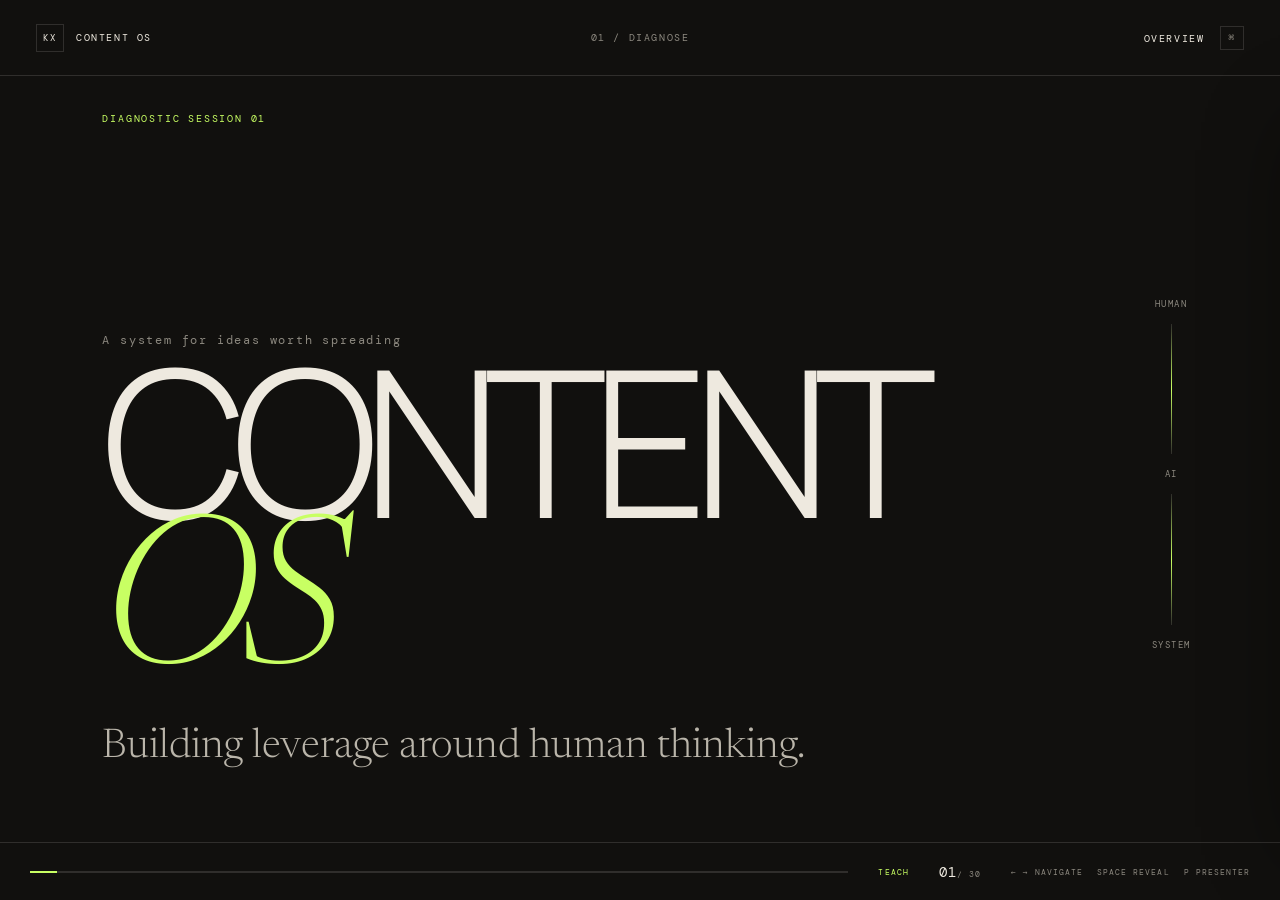
==== content-os-training/index.html @ 649e8b53 "Add Content OS diagnostic training deck" ====
<!doctype html>
<html lang="en">
<head>
  <meta charset="utf-8">
  <meta name="viewport" content="width=device-width, initial-scale=1">
  <meta name="theme-color" content="#11100e">
  <meta name="description" content="A live diagnostic session for building leverage around human thinking.">
  <meta property="og:title" content="Content OS Diagnostic">
  <meta property="og:description" content="Diagnose before you automate. Build leverage around human thinking.">
  <meta property="og:type" content="website">
  <meta property="og:url" content="https://kxros.io/content-os-training/">
  <meta name="twitter:card" content="summary">
  <meta name="twitter:title" content="Content OS Diagnostic">
  <meta name="twitter:description" content="Diagnose before you automate. Build leverage around human thinking.">
  <title>Content OS Diagnostic</title>
  <link rel="preconnect" href="https://fonts.googleapis.com">
  <link rel="preconnect" href="https://fonts.gstatic.com" crossorigin>
  <link href="https://fonts.googleapis.com/css2?family=DM+Mono:wght@300;400;500&family=Manrope:wght@400;500;600&family=Newsreader:opsz,wght@6..72,300;6..72,400&display=swap" rel="stylesheet">
  <link rel="stylesheet" href="styles.css">
</head>
<body>
  <div class="grain" aria-hidden="true"></div>
  <header class="chrome">
    <button class="brand" data-home aria-label="Open overview"><span class="brand-mark">KX</span><span>CONTENT OS</span></button>
    <div class="section-label" aria-live="polite">01 / DIAGNOSE</div>
    <button class="menu-button" data-menu aria-expanded="false" aria-controls="overview">OVERVIEW <span>⌘</span></button>
  </header>

  <main class="deck" aria-live="polite">
    <section class="slide cover active" data-section="01 / DIAGNOSE" data-mode="TEACH" data-objective="Establish the category and frame the session around leverage." data-ask="What would make this session genuinely valuable today?" data-listen="A concrete business outcome, not a content vanity metric." data-capture="Primary outcome and success condition.">
      <div class="eyebrow">DIAGNOSTIC SESSION 01</div>
      <div class="cover-copy"><p class="kicker">A system for ideas worth spreading</p><h1>CONTENT<br><em>OS</em></h1><p class="subhead">Building leverage around human thinking.</p></div>
      <div class="orbit" aria-hidden="true"><span>HUMAN</span><i></i><span>AI</span><i></i><span>SYSTEM</span></div>
    </section>

    <section class="slide statement" data-section="01 / DIAGNOSE" data-mode="TEACH" data-reveals="1" data-objective="Replace an automation-first mindset with a diagnostic mindset." data-ask="What are you currently trying to automate?" data-listen="Automation attached to an unclear objective or weak process." data-capture="Existing automation assumptions.">
      <div class="eyebrow">THE MISTAKE</div>
      <div class="split-statement"><div><span class="mini">MOST PEOPLE START WITH</span><h2>“What can AI<br><em>automate?</em>”</h2></div><div class="reveal"><span class="mini">WE START WITH</span><h2>“What are we actually<br>trying to make <em>better?</em>”</h2></div></div>
    </section>

    <section class="slide" data-section="01 / DIAGNOSE" data-mode="TEACH" data-reveals="2" data-objective="Land the operating philosophy that anchors every later decision." data-ask="Where is your signal strongest today?" data-listen="Lived experience, sharp opinion, judgment, or proprietary insight." data-capture="What must remain founder-led.">
      <div class="eyebrow">THE PRINCIPLE</div>
      <div class="signal-stack"><div><small>01 / ORIGIN</small><strong>Human creates the <em>signal.</em></strong></div><div class="reveal"><small>02 / LEVERAGE</small><strong>AI multiplies the <em>signal.</em></strong></div><div class="reveal"><small>03 / MOTION</small><strong>The OS moves the <em>signal.</em></strong></div></div>
      <p class="bottom-line">Automate repetition. Augment creativity. Preserve judgment.</p>
    </section>

    <section class="slide question" data-section="02 / OBJECTIVE" data-mode="ASK" data-objective="Define the business job content must perform over the next 12 months." data-ask="If your content worked incredibly well for the next 12 months, what would materially change in the business?" data-listen="Specific commercial, reputational, audience, or opportunity outcomes." data-capture="Primary and secondary content objectives.">
      <div class="eyebrow">DEFINE THE OBJECTIVE</div><h2>What is content<br>supposed to <em>do?</em></h2>
      <div class="constellation"><span>Generate leads</span><span>Build authority</span><span>Grow audience</span><span>Sell offers</span><span>Grow community</span><span>Attract opportunities</span><span>Nurture demand</span><span>Build IP</span><span>Recruit</span><span>Grow media</span></div>
      <p class="prompt">If this worked incredibly well for 12 months, what materially changes?</p>
    </section>

    <section class="slide" data-section="02 / OBJECTIVE" data-mode="MAP" data-objective="Make the real constraints explicit before designing the system." data-ask="What playing field are we actually designing for?" data-listen="Mismatch between ambition, formats, cadence, and founder capacity." data-capture="Platforms, cadence, formats, and weekly founder time.">
      <div class="eyebrow">DEFINE THE PLAYING FIELD</div><h2 class="slide-title">Constraints shape the <em>machine.</em></h2>
      <div class="four-grid"><article><b>01</b><h3>Platforms</h3><p>Where do you want attention?</p></article><article><b>02</b><h3>Cadence</h3><p>How often should you publish?</p></article><article><b>03</b><h3>Formats</h3><p>What can you create well?</p></article><article><b>04</b><h3>Time</h3><p>What should content require?</p></article></div>
    </section>

    <section class="slide" data-section="03 / AUDIT" data-mode="ASK" data-objective="Reconstruct the actual current workflow from a real example." data-ask="Walk me through the last piece of content you published." data-listen="Invisible steps, delays, handoffs, rework, and memory-dependent actions." data-capture="Current-state workflow and owners.">
      <div class="eyebrow">CURRENT STATE AUDIT</div><h2 class="slide-title">Show me how content<br>happens <em>today.</em></h2>
      <div class="process"><span>Idea</span><i></i><span>Develop</span><i></i><span>Create</span><i></i><span>Produce</span><i></i><span>Publish</span><i></i><span>Distribute</span><i></i><span>Learn</span></div>
      <p class="prompt">Walk me through the last piece you published.</p>
    </section>

    <section class="slide question-list" data-section="03 / AUDIT" data-mode="ASK" data-reveals="6" data-objective="Expose friction, waste, dependence, and uniquely human work." data-ask="Where does the workflow break?" data-listen="Emotional resistance, repeated manual labor, missing ownership, and lost knowledge." data-capture="Friction points and leverage opportunities.">
      <div class="eyebrow">WHERE DOES THE WORKFLOW BREAK?</div>
      <ol><li>Where do you <em>procrastinate?</em></li><li class="reveal">What takes too long?</li><li class="reveal">What gets repeated?</li><li class="reveal">What depends on memory?</li><li class="reveal">What gets lost?</li><li class="reveal">What doesn’t require you?</li><li class="reveal">What could <em>only you</em> do?</li></ol>
    </section>

    <section class="slide" data-section="03 / AUDIT" data-mode="MAP" data-objective="Separate irreplaceable founder contribution from repeatable operations." data-ask="Which work becomes weaker without you—and which work simply waits for you?" data-listen="Founder as source of signal versus founder as operational bottleneck." data-capture="Human-led and system-led responsibilities.">
      <div class="eyebrow">THE LEVERAGE LEAK</div><h2 class="slide-title">Protect the founder’s<br><em>highest-value work.</em></h2>
      <div class="work-buckets"><div class="human"><small>IRREPLACEABLE</small><span>Thinking</span><span>Experience</span><span>Opinion</span><span>Judgment</span></div><div class="flow-arrow">→</div><div class="repeat"><small>REPEATABLE</small><span>Organizing</span><span>Formatting</span><span>Publishing</span><span>Analysis</span></div></div>
      <p class="bottom-line">Remove the founder from work that doesn’t require the founder.</p>
    </section>

    <section class="slide statement" data-section="04 / IDEA ENGINE" data-mode="TEACH" data-objective="Establish idea quality as the upstream constraint." data-ask="Where are you currently polishing format before strengthening the idea?" data-listen="Production effort compensating for weak concepts." data-capture="Formats currently over-prioritized.">
      <div class="eyebrow">THE IDEA ENGINE</div><h2 class="giant">Concept is <em>upstream.</em><br>Format is downstream.</h2>
      <div class="format-row"><span>VIDEO</span><span>CAROUSEL</span><span>EMAIL</span><span>PODCAST</span><span>THREAD</span><span>ARTICLE</span></div>
    </section>

    <section class="slide question" data-section="04 / IDEA ENGINE" data-mode="ASK" data-objective="Identify the founder's richest recurring sources of original thinking." data-ask="Which of these generate your strongest ideas today?" data-listen="Sources with frequency, specificity, emotion, and proprietary access." data-capture="Priority signal sources.">
      <div class="eyebrow">SIGNAL SOURCES</div><h2>Where does your best<br>thinking come <em>from?</em></h2>
      <div class="source-cloud"><span>EXPERIENCE</span><span>CLIENT CALLS</span><span>RESEARCH</span><span>BOOKS</span><span>VOICE NOTES</span><span>PROBLEMS</span><span>STORIES</span><span>AUDIENCE QUESTIONS</span><span>TEAM</span><span>ANALYTICS</span><span>CONTRARIAN BELIEFS</span></div>
    </section>

    <section class="slide statement" data-section="04 / IDEA ENGINE" data-mode="TEACH" data-reveals="1" data-objective="Reframe inconsistent publishing as a capture and retrieval failure." data-ask="How many valuable ideas pass through a normal week without being captured?" data-listen="High idea volume with low capture discipline." data-capture="Current capture rate and loss points.">
      <div class="eyebrow">THE INVISIBLE LOSS</div><h2 class="giant">Most founders don’t have<br>an <em>idea problem.</em></h2><p class="reveal thesis">They have an idea <b>capture, development<br>and retrieval</b> problem.</p>
      <div class="funnel"><span><b>100</b> experienced</span><i>→</i><span><b>20</b> remembered</span><i>→</i><span><b>5</b> captured</span><i>→</i><span><b>2</b> published</span></div>
    </section>

    <section class="slide" data-section="04 / IDEA ENGINE" data-mode="MAP" data-reveals="6" data-objective="Introduce a compounding system for turning raw signal into publishable ideas." data-ask="Which stage is missing or weakest today?" data-listen="A backlog without development, capture without ranking, or creation without research." data-capture="Idea engine gaps and first workflow candidate.">
      <div class="eyebrow">THE IDEA ENGINE</div><div class="engine"><span>CAPTURE</span><i></i><span class="reveal">EXTRACT</span><i></i><span class="reveal">RESEARCH</span><i></i><span class="reveal">DEVELOP</span><i></i><span class="reveal">RANK</span><i></i><span class="reveal">STORE</span><i></i><span class="reveal accent">CREATE</span></div>
      <p class="thesis">Build a compounding inventory of things <em>worth saying.</em></p>
    </section>

    <section class="slide" data-section="05 / ARCHITECTURE" data-mode="TEACH" data-reveals="3" data-objective="Give the Content OS a durable four-layer mental model." data-ask="Which layer are you trying to skip?" data-listen="Tool or workflow choices unsupported by context and standards." data-capture="Current maturity by layer.">
      <div class="eyebrow">THE CONTENT OS</div><h2 class="slide-title">Four layers.<br><em>One system.</em></h2>
      <div class="layer-stack"><div><b>01</b><span>Context</span><small>WHAT IT KNOWS</small></div><div class="reveal"><b>02</b><span>Skills</span><small>HOW IT THINKS</small></div><div class="reveal"><b>03</b><span>Workflows</span><small>HOW WORK MOVES</small></div><div class="reveal"><b>04</b><span>Infrastructure</span><small>HOW IT OPERATES</small></div></div>
      <p class="bottom-line">Tools sit on top of the architecture. They are not the architecture.</p>
    </section>

    <section class="slide layer" data-section="05 / ARCHITECTURE" data-mode="TEACH" data-objective="Define the knowledge foundation required for intelligent assistance." data-ask="What would a brilliant new team member need to know to think with you?" data-listen="Business truths, audience nuance, voice, stories, offers, and performance history." data-capture="Required context domains and source locations.">
      <div class="layer-number">01</div><div class="layer-copy"><div class="eyebrow">LAYER 01</div><h2>Context</h2><p>What must the system know<br>to think intelligently <em>with you?</em></p></div>
      <div class="tag-field"><span>BUSINESS</span><span>AUDIENCE</span><span>OFFERS</span><span>STORIES</span><span>VOICE</span><span>RESEARCH</span><span>INSPIRATION</span><span>CUSTOMER LANGUAGE</span><span>PERFORMANCE</span><span>HISTORY</span></div>
    </section>

    <section class="slide" data-section="05 / ARCHITECTURE" data-mode="TEACH" data-objective="Reframe structured context as organizational memory rather than prompt decoration." data-ask="Where does your most important context live now?" data-listen="Scattered chats, documents, calls, notes, and tacit knowledge." data-capture="Context sources to consolidate.">
      <div class="eyebrow">CONTEXT = ORGANIZATIONAL MEMORY</div><h2 class="slide-title">Stop restarting from zero<br>every time you open <em>AI.</em></h2>
      <div class="memory-map"><div><span>CHATS</span><span>NOTION</span><span>CALLS</span><span>VOICE NOTES</span><span>DOCS</span><span>HEAD</span><span>ANALYTICS</span></div><i>→</i><strong>STRUCTURED<br>CONTEXT LAYER</strong><i>→</i><b>AI<br>ENVIRONMENT</b></div>
    </section>

    <section class="slide layer" data-section="05 / ARCHITECTURE" data-mode="TEACH" data-objective="Define skills as reusable cognitive standards, not generic prompts." data-ask="Which recurring cognitive jobs matter to the workflow?" data-listen="High-frequency thinking tasks with a recognizable quality bar." data-capture="Candidate skills and quality standards.">
      <div class="layer-number">02</div><div class="layer-copy"><div class="eyebrow">LAYER 02</div><h2>Skills</h2><p>How AI performs a recurring cognitive job<br>according to <em>your standards.</em></p></div>
      <div class="skill-list"><span>RESEARCH</span><span>STORY MINING</span><span>IDEATION</span><span>ANGLE DEVELOPMENT</span><span>HOOKS</span><span>WRITING</span><span>REPURPOSING</span><span>ANALYSIS</span></div>
      <p class="bottom-line">Build the skills required by the workflow.</p>
    </section>

    <section class="slide" data-section="05 / ARCHITECTURE" data-mode="TEACH" data-objective="Distinguish individual AI capabilities from end-to-end operating flows." data-ask="Which outcome deserves a repeatable workflow first?" data-listen="A recurring outcome with many handoffs or inconsistent execution." data-capture="Priority workflow and required skills.">
      <div class="eyebrow">LAYER 03 / WORKFLOWS</div><h2 class="slide-title">Connect jobs around<br>an <em>outcome.</em></h2>
      <div class="workflow-list"><article><b>SELF INTERVIEW</b><div>Conversation <i>→</i> Extract <i>→</i> Develop <i>→</i> Rank <i>→</i> Backlog</div></article><article><b>PODCAST</b><div>Episode <i>→</i> Ideas <i>→</i> Clips <i>→</i> Posts <i>→</i> Distribution</div></article><article><b>ORIGINAL CONTENT</b><div>Idea <i>→</i> Research <i>→</i> Draft <i>→</i> Review <i>→</i> Publish</div></article></div>
    </section>

    <section class="slide layer" data-section="05 / ARCHITECTURE" data-mode="TEACH" data-objective="Show the operating layer that turns workflows into a reliable system." data-ask="What must exist around the workflows so they run without heroic effort?" data-listen="Missing ownership, queues, approvals, archives, and feedback loops." data-capture="Infrastructure components and operating owners.">
      <div class="layer-number">04</div><div class="layer-copy"><div class="eyebrow">LAYER 04</div><h2>Infrastructure</h2><p>The operating environment<br>that makes work <em>reliable.</em></p></div>
      <div class="infra-grid"><span>IDEA BACKLOG</span><span>CALENDAR</span><span>ASSET LIBRARY</span><span>APPROVALS</span><span>ARCHIVE</span><span>ANALYTICS</span><span>SOPs</span><span>RESPONSIBILITIES</span><span>FEEDBACK LOOPS</span></div>
      <p class="bottom-line">Without an operating layer, AI remains a collection of tricks.</p>
    </section>

    <section class="slide" data-section="06 / HUMAN TOUCH" data-mode="MAP" data-objective="Calibrate automation according to where human judgment creates value." data-ask="Where should humans stay in the loop?" data-listen="High-stakes voice, opinion, taste, and creative judgment." data-capture="Human-led, hybrid, and AI-heavy activities.">
      <div class="eyebrow">THE HUMAN-TOUCH DIAL</div><h2 class="slide-title">Design the right<br><em>division of thought.</em></h2>
      <div class="spectrum"><div class="spectrum-axis"><b>HUMAN-LED</b><i></i><b>AI-HEAVY</b></div><div class="spectrum-items"><span style="--x:5%">ORIGINAL OPINION</span><span style="--x:18%">LIVED EXPERIENCE</span><span style="--x:37%">INTERVIEWS</span><span style="--x:48%">DRAFTING</span><span style="--x:65%">RESEARCH</span><span style="--x:78%">REPURPOSING</span><span style="--x:90%">FORMATTING</span></div></div>
    </section>

    <section class="slide statement" data-section="06 / HUMAN TOUCH" data-mode="TEACH" data-reveals="1" data-objective="Replace capability-based automation decisions with value-based ones." data-ask="Where does your judgment create disproportionate value?" data-listen="Moments where taste, trust, consequence, or originality matters most." data-capture="Protected human judgment points.">
      <div class="eyebrow">THE BETTER QUESTION</div><div class="question-swap"><div><small>NOT</small><h2>“Can AI do this?”</h2></div><div class="reveal"><small>ASK</small><h2>“Where does human judgment<br>create <em>disproportionate value?</em>”</h2></div></div>
    </section>

    <section class="slide" data-section="07 / BUILD V1" data-mode="MAP" data-reveals="6" data-objective="Create a shared end-to-end blueprint for the founder's V1 system." data-ask="What belongs under each stage in your system?" data-listen="Critical inputs, transformations, handoffs, and feedback loops." data-capture="Draft V1 architecture.">
      <div class="eyebrow">LET’S DESIGN YOUR SYSTEM</div><div class="v1-architecture"><span>SIGNAL SOURCES</span><i></i><span class="reveal">IDEA ENGINE</span><i></i><span class="reveal">CREATION</span><i></i><span class="reveal">PRODUCTION</span><i></i><span class="reveal">DISTRIBUTION</span><i></i><span class="reveal">LEARNING</span><i></i><span class="reveal accent">CONTEXT</span></div>
    </section>

    <section class="slide workshop" data-section="07 / BUILD V1" data-mode="ASK" data-objective="Inventory raw material already available to the system." data-ask="What raw material do we already have?" data-listen="Existing sources with recurring access and high signal density." data-capture="Named signal sources, frequency, format, and location.">
      <div class="workshop-num">01</div><div><div class="eyebrow">V1 ARCHITECTURE</div><h2>Signal Sources</h2><p class="prompt-inline">What raw material do we already have?</p></div><div class="example-bank"><small>EXAMPLE INPUTS</small><span>Podcast</span><span>Founder conversations</span><span>Client calls</span><span>Personal experience</span><span>Voice notes</span><span>Research</span><span>Existing content</span></div>
    </section>

    <section class="slide workshop" data-section="07 / BUILD V1" data-mode="MAP" data-objective="Define how promising raw material becomes a prioritized idea inventory." data-ask="How will ideas be captured, developed, ranked, and retrieved?" data-listen="Missing collection point, unclear development criteria, or unusable storage." data-capture="Idea engine stages, tools, and owners.">
      <div class="workshop-num">02</div><div><div class="eyebrow">V1 ARCHITECTURE</div><h2>Idea Engine</h2><p class="prompt-inline">Turn signal into an inventory of things worth saying.</p></div><div class="verb-grid"><span>CAPTURED</span><span>EXTRACTED</span><span>DEVELOPED</span><span>RESEARCHED</span><span>RANKED</span><span>STORED</span></div>
    </section>

    <section class="slide workshop" data-section="07 / BUILD V1" data-mode="MAP" data-objective="Map the path from selected idea to approved creative asset." data-ask="What happens once an idea is worth making?" data-listen="Unclear briefs, excessive founder handoffs, and ambiguous approval." data-capture="Creation pipeline, roles, and approval standard.">
      <div class="workshop-num">03</div><div><div class="eyebrow">V1 ARCHITECTURE</div><h2>Creation + Production</h2><p class="prompt-inline">What happens once an idea is worth making?</p></div><div class="vertical-pipeline"><span>Idea selected</span><i></i><span>Format selected</span><i></i><span>Brief</span><i></i><span>Draft / outline</span><i></i><span>Founder creates</span><i></i><span>Edit</span><i></i><span>Approve</span></div>
    </section>

    <section class="slide workshop" data-section="07 / BUILD V1" data-mode="MAP" data-objective="Close the loop from publishing through learning and context updates." data-ask="How does performance become a better next decision?" data-listen="Publishing as an endpoint, vanity metrics, and unrecorded learning." data-capture="Distribution channels, feedback signals, and review cadence.">
      <div class="workshop-num">04</div><div><div class="eyebrow">V1 ARCHITECTURE</div><h2>Distribution + Learning</h2><p class="prompt-inline">Design a loop—not a finish line.</p></div><div class="loop"><span>Publish</span><span>Repurpose</span><span>CTA</span><span>Response</span><span>Performance</span><span>Learning</span><span>Context update</span></div>
    </section>

    <section class="slide statement" data-section="08 / PRIORITIZE" data-mode="TEACH" data-objective="Prevent overbuilding by anchoring V1 to real friction and leverage." data-ask="Where is reality already demanding leverage?" data-listen="A painful, frequent bottleneck tied to an important business outcome." data-capture="Candidate first builds.">
      <div class="eyebrow">PRIORITIZATION</div><h2 class="giant">Don’t build <em>everything.</em></h2><p class="thesis">Build where reality is currently demanding leverage.</p>
      <div class="priority-triad"><div><b>01</b><span>BIGGEST BOTTLENECK</span></div><div><b>02</b><span>HIGHEST LEVERAGE</span></div><div class="accent"><b>03</b><span>FIRST BUILD</span></div></div>
    </section>

    <section class="slide question" data-section="08 / PRIORITIZE" data-mode="ASK" data-objective="Commit to one focused first build." data-ask="Looking at the system, where are we losing the most leverage today?" data-listen="Ideas disappearing, founder time wasted, repeated manual work, or inconsistent quality." data-capture="One first build and the evidence supporting it.">
      <div class="eyebrow">WHAT SHOULD WE SOLVE FIRST?</div><h2>Where are we losing the<br>most leverage <em>today?</em></h2>
      <div class="diagnostic-row"><span>IDEAS DISAPPEAR</span><span>FOUNDER TIME</span><span>QUALITY VARIES</span><span>REPEATED WORK</span><span>CONSISTENCY BREAKS</span></div>
      <div class="first-build">FIRST BUILD <i>→</i> <b>ONE FOCUSED SYSTEM</b></div>
    </section>

    <section class="slide" data-section="09 / ACTION" data-mode="MAP" data-objective="Translate the diagnosis into a concrete scope for the next session." data-ask="What will we build, what inputs are required, and how will we test it?" data-listen="A small build with clear dependencies and a real test case." data-capture="Build scope, input owner, and test scenario.">
      <div class="eyebrow">V1 BUILD</div><h2 class="slide-title">From diagnosis<br>to <em>movement.</em></h2>
      <div class="three-cards"><article><b>01</b><h3>BUILD</h3><p>What we create before Session 02.</p></article><article><b>02</b><h3>INPUTS NEEDED</h3><p>What Callum needs to supply.</p></article><article><b>03</b><h3>TEST</h3><p>What we run through the system.</p></article></div>
    </section>

    <section class="slide" data-section="09 / ACTION" data-mode="ASK" data-objective="Collect only the source material required by the chosen V1 build." data-ask="Which inputs does this diagnosis make relevant?" data-listen="The smallest sufficient source set, not an indiscriminate content dump." data-capture="Input checklist, owners, and deadlines.">
      <div class="eyebrow">EXAMPLE INPUTS</div><h2 class="slide-title">Supply the system<br>with <em>signal.</em></h2>
      <div class="checklist"><span>BEST-PERFORMING CONTENT</span><span>AUDIENCE INFORMATION</span><span>OFFERS</span><span>PODCAST TRANSCRIPTS</span><span>BRAND REFERENCES</span><span>VOICE EXAMPLES</span><span>RESEARCH SOURCES</span><span>EXISTING WORKFLOWS</span><span>CURRENT TOOLS</span><span>ANALYTICS</span></div>
      <p class="bottom-line">The diagnosis determines the checklist.</p>
    </section>

    <section class="slide closing" data-section="09 / ACTION" data-mode="TEACH" data-objective="End with an iterative operating philosophy and clear next step." data-ask="What is the first real scenario we will use to pressure-test V1?" data-listen="A near-term piece of content or workflow with enough consequence to reveal flaws." data-capture="Session 02 test case and success criteria.">
      <div class="eyebrow">SESSION 02</div><h2>We don’t theorize<br>about the system.</h2><p>We <em>build it, use it, observe where it breaks,</em><br>and improve it.</p>
      <div class="cycle"><span>BUILD</span><i>→</i><span>TEST</span><i>→</i><span>DIAGNOSE</span><i>→</i><span>REFINE</span></div>
      <div class="closing-mark">CONTENT OS <small>DIAGNOSE BEFORE YOU AUTOMATE</small></div>
    </section>
  </main>

  <footer class="controls">
    <div class="progress-track"><i></i></div>
    <div class="mode-tag">TEACH</div>
    <div class="counter"><b>01</b><span>/ 30</span></div>
    <div class="hints"><span>← → NAVIGATE</span><span>SPACE REVEAL</span><span>P PRESENTER</span></div>
  </footer>

  <aside class="presenter" aria-hidden="true"><button class="presenter-close" aria-label="Close presenter mode">×</button><div class="presenter-head"><span>PRESENTER MODE</span><b>01 / 30</b></div><div class="note"><small>OBJECTIVE</small><p data-note="objective"></p></div><div class="note"><small>ASK</small><p data-note="ask"></p></div><div class="note"><small>LISTEN FOR</small><p data-note="listen"></p></div><div class="note"><small>CAPTURE</small><p data-note="capture"></p></div></aside>

  <aside id="overview" class="overview" aria-hidden="true">
    <div class="overview-head"><div><small>CONTENT OS DIAGNOSTIC</small><h2>Session overview</h2></div><button data-menu-close aria-label="Close overview">×</button></div>
    <nav class="section-nav" aria-label="Jump to section"></nav>
    <p class="overview-help">Select a section · H opens overview · P opens presenter mode · Esc closes panels</p>
  </aside>
  <button class="edge edge-left" aria-label="Previous slide"></button><button class="edge edge-right" aria-label="Next slide"></button>
  <script src="app.js"></script>
</body>
</html>
---- content-os-training/styles.css ----
:root{--bg:#11100e;--panel:#191815;--ink:#eee9df;--muted:#8c887f;--line:rgba(238,233,223,.14);--accent:#c8ff63;--serif:"Newsreader",Georgia,serif;--sans:"Manrope",Arial,sans-serif;--mono:"DM Mono",monospace}
*{box-sizing:border-box}html,body{margin:0;width:100%;height:100%;overflow:hidden;background:var(--bg);color:var(--ink)}body{font-family:var(--sans);-webkit-font-smoothing:antialiased}.grain{position:fixed;inset:0;pointer-events:none;z-index:50;opacity:.22;background-image:radial-gradient(rgba(255,255,255,.09) .55px,transparent .7px);background-size:4px 4px;mix-blend-mode:soft-light}.chrome{position:fixed;z-index:20;left:0;right:0;top:0;height:76px;border-bottom:1px solid var(--line);display:grid;grid-template-columns:1fr auto 1fr;align-items:center;padding:0 30px;font:400 10px var(--mono);letter-spacing:.16em}.brand,.menu-button{color:var(--ink);border:0;background:none;font:inherit;letter-spacing:inherit;cursor:pointer}.brand{justify-self:start;display:flex;align-items:center;gap:12px}.brand-mark{display:grid;place-items:center;width:28px;height:28px;border:1px solid var(--line);font-size:9px}.section-label{color:var(--muted)}.menu-button{justify-self:end}.menu-button span{display:inline-grid;place-items:center;margin-left:8px;border:1px solid var(--line);width:24px;height:24px;color:var(--muted)}.deck{position:fixed;inset:76px 0 58px}.slide{position:absolute;inset:0;padding:clamp(42px,6vh,76px) clamp(56px,8vw,130px);opacity:0;visibility:hidden;transform:translateY(14px);transition:opacity .45s ease,transform .45s ease;display:flex;flex-direction:column;justify-content:center}.slide.active{opacity:1;visibility:visible;transform:none}.eyebrow{position:absolute;top:34px;left:clamp(56px,8vw,130px);font:400 10px var(--mono);letter-spacing:.18em;color:var(--accent)}h1,h2,h3,p{margin:0}em{font-family:var(--serif);font-weight:300}.cover{justify-content:flex-end}.cover-copy{width:72%;padding-bottom:2vh}.cover .eyebrow{top:36px}.kicker{font:400 12px var(--mono);letter-spacing:.15em;color:var(--muted);margin-bottom:20px}.cover h1{font:300 clamp(90px,16vw,220px)/.7 var(--sans);letter-spacing:-.075em}.cover h1 em{color:var(--accent)}.subhead{font:300 clamp(24px,3.2vw,48px)/1.1 var(--serif);margin-top:40px;color:#bab5aa}.orbit{position:absolute;right:7vw;top:29%;height:46%;display:flex;flex-direction:column;align-items:center;gap:14px;font:400 9px var(--mono);letter-spacing:.16em;color:var(--muted)}.orbit i{width:1px;flex:1;background:linear-gradient(var(--line),var(--accent),var(--line))}.slide-title{font:500 clamp(48px,6.5vw,92px)/.98 var(--sans);letter-spacing:-.055em}.giant{font:500 clamp(58px,7.5vw,110px)/.98 var(--sans);letter-spacing:-.06em}.bottom-line{position:absolute;bottom:34px;left:clamp(56px,8vw,130px);font:300 clamp(17px,1.5vw,23px) var(--serif);color:#bdb8ae}.mini{display:block;font:400 9px var(--mono);letter-spacing:.16em;color:var(--muted);margin-bottom:24px}.split-statement{display:grid;grid-template-columns:1fr 1fr;gap:8vw}.split-statement>div+div{border-left:1px solid var(--line);padding-left:6vw}.split-statement h2{font:500 clamp(42px,5.7vw,82px)/1.02 var(--sans);letter-spacing:-.055em}.reveal{opacity:0;transform:translateY(12px);transition:opacity .35s ease,transform .35s ease}.reveal.shown{opacity:1;transform:none}.signal-stack{width:82%;margin:auto}.signal-stack div{display:grid;grid-template-columns:140px 1fr;align-items:baseline;border-top:1px solid var(--line);padding:16px 0}.signal-stack small{font:400 9px var(--mono);letter-spacing:.15em;color:var(--muted)}.signal-stack strong{font:500 clamp(40px,5.2vw,76px)/1.08 var(--sans);letter-spacing:-.045em}.question h2{font:500 clamp(58px,7vw,100px)/.98 var(--sans);letter-spacing:-.06em}.constellation,.source-cloud{position:absolute;right:7vw;top:18%;width:37%;height:57%}.constellation span,.source-cloud span{position:absolute;padding:9px 13px;border:1px solid var(--line);border-radius:100px;font:400 9px var(--mono);letter-spacing:.1em;color:#aaa69d}.constellation span:nth-child(1),.source-cloud span:nth-child(1){left:8%;top:5%}.constellation span:nth-child(2),.source-cloud span:nth-child(2){right:4%;top:13%}.constellation span:nth-child(3),.source-cloud span:nth-child(3){left:32%;top:24%}.constellation span:nth-child(4),.source-cloud span:nth-child(4){left:0;top:42%}.constellation span:nth-child(5),.source-cloud span:nth-child(5){right:6%;top:47%}.constellation span:nth-child(6),.source-cloud span:nth-child(6){left:22%;top:60%}.constellation span:nth-child(7),.source-cloud span:nth-child(7){right:0;top:72%}.constellation span:nth-child(8),.source-cloud span:nth-child(8){left:5%;top:82%}.constellation span:nth-child(9){right:15%;top:91%}.constellation span:nth-child(10){left:42%;top:3%}.prompt{position:absolute;left:clamp(56px,8vw,130px);bottom:42px;max-width:62%;font:300 clamp(19px,2vw,30px)/1.2 var(--serif);color:#c3beb4;border-left:2px solid var(--accent);padding-left:20px}.four-grid{display:grid;grid-template-columns:repeat(4,1fr);margin-top:70px;border-top:1px solid var(--line);border-bottom:1px solid var(--line)}.four-grid article{padding:24px 24px 28px 0;min-height:180px}.four-grid article+article{border-left:1px solid var(--line);padding-left:24px}.four-grid b,.three-cards b{font:400 9px var(--mono);color:var(--accent)}.four-grid h3{font:500 clamp(24px,2.2vw,34px) var(--sans);margin:40px 0 8px}.four-grid p,.three-cards p{font:300 15px/1.45 var(--serif);color:var(--muted)}.process,.engine,.v1-architecture{display:flex;align-items:center;margin-top:80px}.process span,.engine span,.v1-architecture span{font:400 10px var(--mono);letter-spacing:.12em;white-space:nowrap}.process i,.engine i,.v1-architecture i{height:1px;background:var(--line);flex:1;margin:0 12px;position:relative}.process i:after,.engine i:after,.v1-architecture i:after{content:"";position:absolute;right:0;top:-2px;width:5px;height:5px;border-top:1px solid var(--muted);border-right:1px solid var(--muted);transform:rotate(45deg)}.question-list ol{list-style:none;margin:0;padding:0;columns:2;column-gap:9vw;counter-reset:item}.question-list li{counter-increment:item;font:500 clamp(26px,3vw,44px)/1.15 var(--sans);letter-spacing:-.035em;border-top:1px solid var(--line);padding:14px 0 18px;break-inside:avoid}.question-list li:before{content:"0" counter(item);font:400 8px var(--mono);color:var(--muted);margin-right:18px}.work-buckets{display:grid;grid-template-columns:1fr auto 1fr;align-items:center;gap:45px;margin-top:55px}.work-buckets>div:not(.flow-arrow){display:grid;grid-template-columns:repeat(2,1fr);gap:12px;border:1px solid var(--line);padding:24px}.work-buckets small{grid-column:1/-1;font:400 9px var(--mono);color:var(--accent);letter-spacing:.15em;margin-bottom:15px}.work-buckets span{font:300 clamp(20px,2.1vw,32px) var(--serif)}.flow-arrow{color:var(--accent);font-size:30px}.format-row,.diagnostic-row{display:flex;gap:8px;margin-top:70px;flex-wrap:wrap}.format-row span,.diagnostic-row span{border:1px solid var(--line);padding:12px 16px;font:400 9px var(--mono);letter-spacing:.13em}.source-cloud{right:5vw;width:43%;top:16%}.source-cloud span:nth-child(9){right:12%;top:84%}.source-cloud span:nth-child(10){left:3%;top:70%}.source-cloud span:nth-child(11){left:32%;top:39%;color:var(--accent);border-color:rgba(200,255,99,.4)}.thesis{font:300 clamp(24px,2.6vw,38px)/1.2 var(--serif);color:#bdb8ae;margin-top:42px}.funnel{display:flex;align-items:baseline;gap:22px;margin-top:60px;font:400 10px var(--mono);letter-spacing:.1em;color:var(--muted)}.funnel b{font:300 38px var(--serif);color:var(--ink);margin-right:7px}.funnel i{color:var(--accent)}.engine{margin:0}.engine span,.v1-architecture span{writing-mode:vertical-rl;transform:rotate(180deg);height:120px;display:flex;align-items:center;justify-content:center}.engine .accent,.v1-architecture .accent{color:var(--accent)}.layer-stack{width:56%;position:absolute;right:8vw;top:17%}.layer-stack div{display:grid;grid-template-columns:55px 1fr auto;align-items:center;border-top:1px solid var(--line);padding:18px 0}.layer-stack div:last-child{border-bottom:1px solid var(--line)}.layer-stack b{font:400 9px var(--mono);color:var(--accent)}.layer-stack span{font:500 clamp(24px,2.5vw,37px) var(--sans)}.layer-stack small{font:400 8px var(--mono);color:var(--muted);letter-spacing:.12em}.layer-number{position:absolute;right:3vw;bottom:-10vh;font:300 clamp(260px,38vw,540px)/.7 var(--serif);color:rgba(238,233,223,.025)}.layer-copy{width:52%}.layer-copy h2{font:500 clamp(74px,9vw,130px)/.9 var(--sans);letter-spacing:-.07em}.layer-copy p{font:300 clamp(23px,2.4vw,34px)/1.25 var(--serif);color:#b8b3a9;margin-top:28px}.tag-field,.skill-list,.infra-grid{position:absolute;right:7vw;top:20%;width:38%;display:grid;grid-template-columns:1fr 1fr;border-top:1px solid var(--line)}.tag-field span,.skill-list span,.infra-grid span{padding:15px 0;border-bottom:1px solid var(--line);font:400 9px var(--mono);letter-spacing:.1em}.memory-map{display:grid;grid-template-columns:1.3fr auto 1fr auto .7fr;align-items:center;gap:28px;margin-top:70px}.memory-map>div{display:flex;flex-wrap:wrap;gap:7px}.memory-map>div span{padding:9px;border:1px solid var(--line);font:400 8px var(--mono)}.memory-map>i{color:var(--accent)}.memory-map strong{border:1px solid rgba(200,255,99,.35);padding:25px;font:400 13px/1.4 var(--mono);color:var(--accent)}.memory-map b{font:400 11px/1.4 var(--mono)}.workflow-list{margin-top:45px}.workflow-list article{display:grid;grid-template-columns:180px 1fr;border-top:1px solid var(--line);padding:20px 0}.workflow-list article:last-child{border-bottom:1px solid var(--line)}.workflow-list b{font:400 9px var(--mono);color:var(--accent);letter-spacing:.12em}.workflow-list div{font:300 clamp(19px,2vw,30px) var(--serif)}.workflow-list i{font-style:normal;color:var(--muted);padding:0 10px}.spectrum{margin-top:60px}.spectrum-axis{display:flex;align-items:center;font:400 9px var(--mono);letter-spacing:.12em}.spectrum-axis i{height:2px;background:linear-gradient(90deg,var(--accent),var(--muted));flex:1;margin:0 20px}.spectrum-items{position:relative;height:190px;margin:18px 4% 0}.spectrum-items span{position:absolute;left:var(--x);top:calc((var(--x) / 2));transform:translateX(-50%);border-left:1px solid var(--line);padding:12px 0 0 10px;font:400 8px var(--mono);white-space:nowrap}.question-swap>div+div{margin-top:55px}.question-swap small{font:400 9px var(--mono);color:var(--accent);letter-spacing:.15em}.question-swap h2{font:500 clamp(42px,5.7vw,82px)/1.03 var(--sans);letter-spacing:-.055em;margin-top:10px}.workshop{display:grid;grid-template-columns:110px .85fr 1.15fr;gap:50px;align-items:center}.workshop-num{font:300 110px var(--serif);color:rgba(238,233,223,.14)}.workshop .eyebrow{position:static;margin-bottom:18px}.workshop h2{font:500 clamp(48px,5.3vw,78px)/.95 var(--sans);letter-spacing:-.055em}.prompt-inline{font:300 20px/1.3 var(--serif);color:var(--muted);margin-top:20px}.example-bank{display:grid;grid-template-columns:1fr 1fr;border-top:1px solid var(--line)}.example-bank small{grid-column:1/-1;color:var(--accent);padding:12px 0;font:400 8px var(--mono)}.example-bank span,.verb-grid span{border-bottom:1px solid var(--line);padding:13px 0;font:300 17px var(--serif)}.verb-grid{display:grid;grid-template-columns:1fr 1fr;border-top:1px solid var(--line)}.verb-grid span{font:400 9px var(--mono);letter-spacing:.12em}.vertical-pipeline{display:grid;grid-template-columns:1fr 25px 1fr 25px 1fr;gap:10px;align-items:center}.vertical-pipeline span{border:1px solid var(--line);padding:14px;font:400 9px var(--mono)}.vertical-pipeline i:after{content:"→";color:var(--accent);font-style:normal}.loop{display:flex;flex-wrap:wrap;gap:10px;justify-content:center}.loop span{width:29%;aspect-ratio:2.5;display:grid;place-items:center;border:1px solid var(--line);font:400 9px var(--mono)}.loop span:last-child{border-color:rgba(200,255,99,.35);color:var(--accent)}.priority-triad{display:grid;grid-template-columns:repeat(3,1fr);margin-top:60px}.priority-triad>div{border-top:1px solid var(--line);padding:18px 0}.priority-triad b{font:400 9px var(--mono);color:var(--muted);margin-right:18px}.priority-triad span{font:400 9px var(--mono);letter-spacing:.12em}.priority-triad .accent{border-color:var(--accent);color:var(--accent)}.first-build{margin-top:65px;font:400 10px var(--mono);letter-spacing:.15em}.first-build i{color:var(--accent);padding:0 16px}.three-cards{display:grid;grid-template-columns:repeat(3,1fr);gap:14px;margin-top:55px}.three-cards article{border:1px solid var(--line);padding:22px;min-height:180px}.three-cards h3{font:500 clamp(20px,2vw,30px) var(--sans);margin:50px 0 8px}.checklist{display:grid;grid-template-columns:repeat(2,1fr);width:48%;position:absolute;right:8vw;top:18%;border-top:1px solid var(--line)}.checklist span{padding:13px 0;border-bottom:1px solid var(--line);font:400 8px var(--mono);letter-spacing:.1em}.closing h2{font:500 clamp(58px,7vw,100px)/.98 var(--sans);letter-spacing:-.06em}.closing>p{font:300 clamp(23px,2.7vw,39px)/1.2 var(--serif);color:#bdb8ae;margin-top:35px}.cycle{display:flex;gap:14px;align-items:center;margin-top:55px;font:400 10px var(--mono);letter-spacing:.15em}.cycle i{color:var(--accent)}.closing-mark{position:absolute;right:8vw;bottom:35px;font:600 12px var(--sans)}.closing-mark small{display:block;font:400 7px var(--mono);color:var(--muted);letter-spacing:.12em;margin-top:4px}.controls{position:fixed;z-index:20;left:0;right:0;bottom:0;height:58px;border-top:1px solid var(--line);display:grid;grid-template-columns:1fr auto auto auto;gap:30px;align-items:center;padding:0 30px;font:400 8px var(--mono);letter-spacing:.13em}.progress-track{height:2px;background:var(--line)}.progress-track i{display:block;height:100%;width:3.333%;background:var(--accent);transition:width .35s ease}.mode-tag{color:var(--accent)}.counter b{font:400 14px var(--mono)}.counter span{color:var(--muted)}.hints{display:flex;gap:14px;color:var(--muted)}.edge{position:fixed;z-index:5;top:76px;bottom:58px;width:5vw;background:transparent;border:0;cursor:pointer}.edge-left{left:0}.edge-right{right:0}.presenter{position:fixed;z-index:40;right:18px;top:92px;bottom:75px;width:min(380px,calc(100vw - 36px));background:#e8e1d5;color:#181714;padding:28px;transform:translateX(calc(100% + 30px));transition:transform .3s ease;box-shadow:0 30px 80px rgba(0,0,0,.45)}.presenter.open{transform:none}.presenter-close,.overview-head button{position:absolute;right:18px;top:14px;border:0;background:none;color:inherit;font:300 28px var(--sans);cursor:pointer}.presenter-head{display:flex;justify-content:space-between;font:500 8px var(--mono);letter-spacing:.14em;padding-bottom:18px;border-bottom:1px solid rgba(0,0,0,.15)}.presenter-head b{font-weight:400}.note{padding:18px 0;border-bottom:1px solid rgba(0,0,0,.14)}.note small{font:500 8px var(--mono);letter-spacing:.15em;color:#68635a}.note p{font:400 16px/1.4 var(--serif);margin-top:8px}.overview{position:fixed;z-index:45;inset:0;background:#e8e1d5;color:#171612;padding:5vh 6vw;opacity:0;visibility:hidden;transition:opacity .3s ease}.overview.open{opacity:1;visibility:visible}.overview-head{display:flex;justify-content:space-between;border-bottom:1px solid rgba(0,0,0,.18);padding-bottom:24px}.overview-head small{font:500 8px var(--mono);letter-spacing:.15em}.overview-head h2{font:400 clamp(34px,4vw,60px) var(--serif);margin-top:7px}.section-nav{display:grid;grid-template-columns:repeat(3,1fr);border-top:1px solid rgba(0,0,0,.15);margin-top:30px}.section-nav button{display:grid;grid-template-columns:45px 1fr auto;text-align:left;align-items:center;padding:18px 10px 18px 0;border:0;border-bottom:1px solid rgba(0,0,0,.15);background:none;font:400 10px var(--mono);cursor:pointer}.section-nav button:nth-child(3n+2),.section-nav button:nth-child(3n+3){padding-left:18px;border-left:1px solid rgba(0,0,0,.15)}.section-nav b{color:#777167;font-weight:400}.section-nav span{font:500 17px var(--sans)}.section-nav i{font-style:normal;color:#777167}.overview-help{position:absolute;bottom:28px;left:6vw;font:400 8px var(--mono);letter-spacing:.1em;color:#777167}
@media(max-width:900px){.slide{padding:50px 32px}.eyebrow,.bottom-line,.prompt{left:32px}.chrome{padding:0 18px}.hints{display:none}.cover-copy{width:90%}.split-statement{grid-template-columns:1fr;gap:35px}.split-statement>div+div{border-left:0;border-top:1px solid var(--line);padding:30px 0 0}.constellation,.source-cloud{opacity:.55;right:-8%;width:55%}.four-grid{grid-template-columns:1fr 1fr}.four-grid article:nth-child(3){border-left:0}.work-buckets{gap:15px}.layer-stack{position:static;width:100%;margin-top:45px}.tag-field,.skill-list,.infra-grid,.checklist{right:32px;width:42%}.workshop{grid-template-columns:60px 1fr}.workshop>:last-child{grid-column:2}.workshop-num{font-size:70px}.section-nav{grid-template-columns:1fr 1fr}.section-nav button:nth-child(n){padding-left:12px;border-left:0}.section-nav button:nth-child(even){border-left:1px solid rgba(0,0,0,.15)}}
@media(max-width:600px){.chrome{grid-template-columns:1fr 1fr}.section-label{display:none}.deck{bottom:48px}.slide{padding:48px 22px 30px}.eyebrow,.bottom-line,.prompt{left:22px}.cover h1{font-size:25vw}.orbit{display:none}.question h2,.giant,.slide-title{font-size:12vw}.constellation,.source-cloud{display:none}.four-grid{margin-top:35px}.four-grid article{min-height:120px;padding:15px}.process{overflow:hidden}.question-list ol{columns:1}.question-list li{font-size:5.7vw;padding:8px 0}.work-buckets{grid-template-columns:1fr}.work-buckets>div:not(.flow-arrow){padding:14px}.flow-arrow{transform:rotate(90deg);justify-self:center}.format-row{margin-top:35px}.funnel{flex-wrap:wrap}.layer-copy{width:100%}.tag-field,.skill-list,.infra-grid,.checklist{position:static;width:100%;margin-top:25px}.memory-map{grid-template-columns:1fr}.memory-map>i{transform:rotate(90deg);justify-self:center}.workflow-list article{grid-template-columns:1fr;gap:8px}.workflow-list div{font-size:16px}.spectrum-items span{transform:translateX(-50%) rotate(-35deg)}.v1-architecture{overflow:hidden}.workshop{grid-template-columns:1fr;gap:15px}.workshop-num{display:none}.workshop>:last-child{grid-column:auto}.vertical-pipeline{grid-template-columns:1fr 15px 1fr}.loop span{width:45%}.three-cards{grid-template-columns:1fr}.three-cards article{min-height:95px}.three-cards h3{margin-top:15px}.controls{height:48px;padding:0 16px;grid-template-columns:1fr auto auto}.mode-tag{display:none}.overview{padding:4vh 6vw}.section-nav{grid-template-columns:1fr}.section-nav button:nth-child(n){border-left:0}.overview-help{display:none}}
@media(prefers-reduced-motion:reduce){*{transition-duration:.01ms!important}}
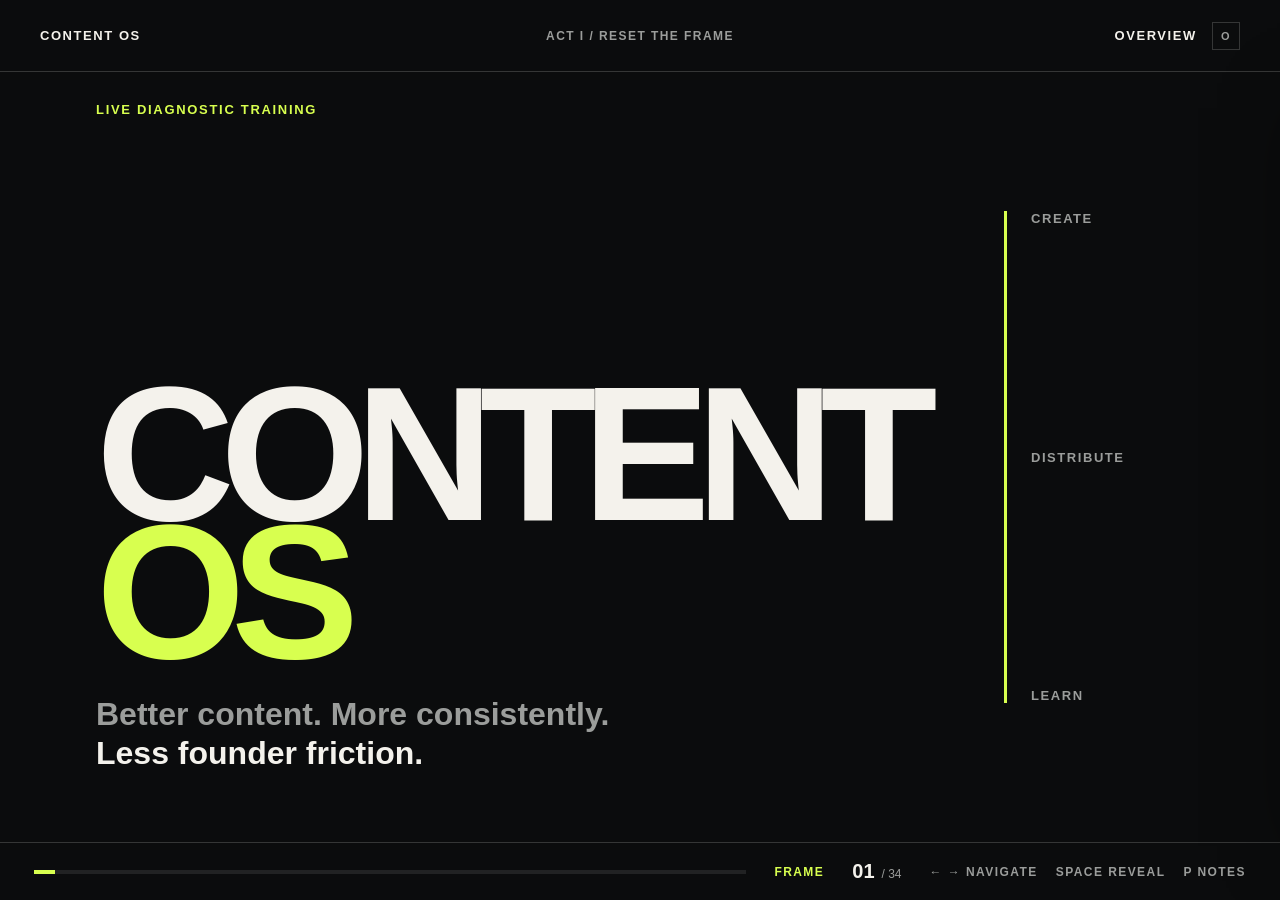
==== commit 50940d62: "Rebuild Content OS training deck" ====
--- a/content-os-training/index.html
+++ b/content-os-training/index.html
@@ -3,201 +3,42 @@
 <head>
   <meta charset="utf-8">
   <meta name="viewport" content="width=device-width, initial-scale=1">
-  <meta name="theme-color" content="#11100e">
-  <meta name="description" content="A live diagnostic session for building leverage around human thinking.">
-  <meta property="og:title" content="Content OS Diagnostic">
-  <meta property="og:description" content="Diagnose before you automate. Build leverage around human thinking.">
+  <meta name="theme-color" content="#0b0c0d">
+  <meta name="description" content="Design a content machine that creates, distributes, and learns—without consuming the founder's life.">
+  <meta property="og:title" content="Content OS — Live Training">
+  <meta property="og:description" content="Better content. More consistently. Less founder friction.">
   <meta property="og:type" content="website">
   <meta property="og:url" content="https://kxros.io/content-os-training/">
   <meta name="twitter:card" content="summary">
-  <meta name="twitter:title" content="Content OS Diagnostic">
-  <meta name="twitter:description" content="Diagnose before you automate. Build leverage around human thinking.">
-  <title>Content OS Diagnostic</title>
-  <link rel="preconnect" href="https://fonts.googleapis.com">
-  <link rel="preconnect" href="https://fonts.gstatic.com" crossorigin>
-  <link href="https://fonts.googleapis.com/css2?family=DM+Mono:wght@300;400;500&family=Manrope:wght@400;500;600&family=Newsreader:opsz,wght@6..72,300;6..72,400&display=swap" rel="stylesheet">
+  <title>Content OS — Live Training</title>
   <link rel="stylesheet" href="styles.css">
 </head>
 <body>
-  <div class="grain" aria-hidden="true"></div>
-  <header class="chrome">
-    <button class="brand" data-home aria-label="Open overview"><span class="brand-mark">KX</span><span>CONTENT OS</span></button>
-    <div class="section-label" aria-live="polite">01 / DIAGNOSE</div>
-    <button class="menu-button" data-menu aria-expanded="false" aria-controls="overview">OVERVIEW <span>⌘</span></button>
+  <header class="topbar">
+    <button class="wordmark" data-overview-open aria-label="Open session overview">CONTENT OS</button>
+    <div class="act-label" aria-live="polite"></div>
+    <button class="overview-button" data-overview-open>OVERVIEW <span>O</span></button>
   </header>
-
-  <main class="deck" aria-live="polite">
-    <section class="slide cover active" data-section="01 / DIAGNOSE" data-mode="TEACH" data-objective="Establish the category and frame the session around leverage." data-ask="What would make this session genuinely valuable today?" data-listen="A concrete business outcome, not a content vanity metric." data-capture="Primary outcome and success condition.">
-      <div class="eyebrow">DIAGNOSTIC SESSION 01</div>
-      <div class="cover-copy"><p class="kicker">A system for ideas worth spreading</p><h1>CONTENT<br><em>OS</em></h1><p class="subhead">Building leverage around human thinking.</p></div>
-      <div class="orbit" aria-hidden="true"><span>HUMAN</span><i></i><span>AI</span><i></i><span>SYSTEM</span></div>
-    </section>
-
-    <section class="slide statement" data-section="01 / DIAGNOSE" data-mode="TEACH" data-reveals="1" data-objective="Replace an automation-first mindset with a diagnostic mindset." data-ask="What are you currently trying to automate?" data-listen="Automation attached to an unclear objective or weak process." data-capture="Existing automation assumptions.">
-      <div class="eyebrow">THE MISTAKE</div>
-      <div class="split-statement"><div><span class="mini">MOST PEOPLE START WITH</span><h2>“What can AI<br><em>automate?</em>”</h2></div><div class="reveal"><span class="mini">WE START WITH</span><h2>“What are we actually<br>trying to make <em>better?</em>”</h2></div></div>
-    </section>
-
-    <section class="slide" data-section="01 / DIAGNOSE" data-mode="TEACH" data-reveals="2" data-objective="Land the operating philosophy that anchors every later decision." data-ask="Where is your signal strongest today?" data-listen="Lived experience, sharp opinion, judgment, or proprietary insight." data-capture="What must remain founder-led.">
-      <div class="eyebrow">THE PRINCIPLE</div>
-      <div class="signal-stack"><div><small>01 / ORIGIN</small><strong>Human creates the <em>signal.</em></strong></div><div class="reveal"><small>02 / LEVERAGE</small><strong>AI multiplies the <em>signal.</em></strong></div><div class="reveal"><small>03 / MOTION</small><strong>The OS moves the <em>signal.</em></strong></div></div>
-      <p class="bottom-line">Automate repetition. Augment creativity. Preserve judgment.</p>
-    </section>
-
-    <section class="slide question" data-section="02 / OBJECTIVE" data-mode="ASK" data-objective="Define the business job content must perform over the next 12 months." data-ask="If your content worked incredibly well for the next 12 months, what would materially change in the business?" data-listen="Specific commercial, reputational, audience, or opportunity outcomes." data-capture="Primary and secondary content objectives.">
-      <div class="eyebrow">DEFINE THE OBJECTIVE</div><h2>What is content<br>supposed to <em>do?</em></h2>
-      <div class="constellation"><span>Generate leads</span><span>Build authority</span><span>Grow audience</span><span>Sell offers</span><span>Grow community</span><span>Attract opportunities</span><span>Nurture demand</span><span>Build IP</span><span>Recruit</span><span>Grow media</span></div>
-      <p class="prompt">If this worked incredibly well for 12 months, what materially changes?</p>
-    </section>
-
-    <section class="slide" data-section="02 / OBJECTIVE" data-mode="MAP" data-objective="Make the real constraints explicit before designing the system." data-ask="What playing field are we actually designing for?" data-listen="Mismatch between ambition, formats, cadence, and founder capacity." data-capture="Platforms, cadence, formats, and weekly founder time.">
-      <div class="eyebrow">DEFINE THE PLAYING FIELD</div><h2 class="slide-title">Constraints shape the <em>machine.</em></h2>
-      <div class="four-grid"><article><b>01</b><h3>Platforms</h3><p>Where do you want attention?</p></article><article><b>02</b><h3>Cadence</h3><p>How often should you publish?</p></article><article><b>03</b><h3>Formats</h3><p>What can you create well?</p></article><article><b>04</b><h3>Time</h3><p>What should content require?</p></article></div>
-    </section>
-
-    <section class="slide" data-section="03 / AUDIT" data-mode="ASK" data-objective="Reconstruct the actual current workflow from a real example." data-ask="Walk me through the last piece of content you published." data-listen="Invisible steps, delays, handoffs, rework, and memory-dependent actions." data-capture="Current-state workflow and owners.">
-      <div class="eyebrow">CURRENT STATE AUDIT</div><h2 class="slide-title">Show me how content<br>happens <em>today.</em></h2>
-      <div class="process"><span>Idea</span><i></i><span>Develop</span><i></i><span>Create</span><i></i><span>Produce</span><i></i><span>Publish</span><i></i><span>Distribute</span><i></i><span>Learn</span></div>
-      <p class="prompt">Walk me through the last piece you published.</p>
-    </section>
-
-    <section class="slide question-list" data-section="03 / AUDIT" data-mode="ASK" data-reveals="6" data-objective="Expose friction, waste, dependence, and uniquely human work." data-ask="Where does the workflow break?" data-listen="Emotional resistance, repeated manual labor, missing ownership, and lost knowledge." data-capture="Friction points and leverage opportunities.">
-      <div class="eyebrow">WHERE DOES THE WORKFLOW BREAK?</div>
-      <ol><li>Where do you <em>procrastinate?</em></li><li class="reveal">What takes too long?</li><li class="reveal">What gets repeated?</li><li class="reveal">What depends on memory?</li><li class="reveal">What gets lost?</li><li class="reveal">What doesn’t require you?</li><li class="reveal">What could <em>only you</em> do?</li></ol>
-    </section>
-
-    <section class="slide" data-section="03 / AUDIT" data-mode="MAP" data-objective="Separate irreplaceable founder contribution from repeatable operations." data-ask="Which work becomes weaker without you—and which work simply waits for you?" data-listen="Founder as source of signal versus founder as operational bottleneck." data-capture="Human-led and system-led responsibilities.">
-      <div class="eyebrow">THE LEVERAGE LEAK</div><h2 class="slide-title">Protect the founder’s<br><em>highest-value work.</em></h2>
-      <div class="work-buckets"><div class="human"><small>IRREPLACEABLE</small><span>Thinking</span><span>Experience</span><span>Opinion</span><span>Judgment</span></div><div class="flow-arrow">→</div><div class="repeat"><small>REPEATABLE</small><span>Organizing</span><span>Formatting</span><span>Publishing</span><span>Analysis</span></div></div>
-      <p class="bottom-line">Remove the founder from work that doesn’t require the founder.</p>
-    </section>
-
-    <section class="slide statement" data-section="04 / IDEA ENGINE" data-mode="TEACH" data-objective="Establish idea quality as the upstream constraint." data-ask="Where are you currently polishing format before strengthening the idea?" data-listen="Production effort compensating for weak concepts." data-capture="Formats currently over-prioritized.">
-      <div class="eyebrow">THE IDEA ENGINE</div><h2 class="giant">Concept is <em>upstream.</em><br>Format is downstream.</h2>
-      <div class="format-row"><span>VIDEO</span><span>CAROUSEL</span><span>EMAIL</span><span>PODCAST</span><span>THREAD</span><span>ARTICLE</span></div>
-    </section>
-
-    <section class="slide question" data-section="04 / IDEA ENGINE" data-mode="ASK" data-objective="Identify the founder's richest recurring sources of original thinking." data-ask="Which of these generate your strongest ideas today?" data-listen="Sources with frequency, specificity, emotion, and proprietary access." data-capture="Priority signal sources.">
-      <div class="eyebrow">SIGNAL SOURCES</div><h2>Where does your best<br>thinking come <em>from?</em></h2>
-      <div class="source-cloud"><span>EXPERIENCE</span><span>CLIENT CALLS</span><span>RESEARCH</span><span>BOOKS</span><span>VOICE NOTES</span><span>PROBLEMS</span><span>STORIES</span><span>AUDIENCE QUESTIONS</span><span>TEAM</span><span>ANALYTICS</span><span>CONTRARIAN BELIEFS</span></div>
-    </section>
-
-    <section class="slide statement" data-section="04 / IDEA ENGINE" data-mode="TEACH" data-reveals="1" data-objective="Reframe inconsistent publishing as a capture and retrieval failure." data-ask="How many valuable ideas pass through a normal week without being captured?" data-listen="High idea volume with low capture discipline." data-capture="Current capture rate and loss points.">
-      <div class="eyebrow">THE INVISIBLE LOSS</div><h2 class="giant">Most founders don’t have<br>an <em>idea problem.</em></h2><p class="reveal thesis">They have an idea <b>capture, development<br>and retrieval</b> problem.</p>
-      <div class="funnel"><span><b>100</b> experienced</span><i>→</i><span><b>20</b> remembered</span><i>→</i><span><b>5</b> captured</span><i>→</i><span><b>2</b> published</span></div>
-    </section>
-
-    <section class="slide" data-section="04 / IDEA ENGINE" data-mode="MAP" data-reveals="6" data-objective="Introduce a compounding system for turning raw signal into publishable ideas." data-ask="Which stage is missing or weakest today?" data-listen="A backlog without development, capture without ranking, or creation without research." data-capture="Idea engine gaps and first workflow candidate.">
-      <div class="eyebrow">THE IDEA ENGINE</div><div class="engine"><span>CAPTURE</span><i></i><span class="reveal">EXTRACT</span><i></i><span class="reveal">RESEARCH</span><i></i><span class="reveal">DEVELOP</span><i></i><span class="reveal">RANK</span><i></i><span class="reveal">STORE</span><i></i><span class="reveal accent">CREATE</span></div>
-      <p class="thesis">Build a compounding inventory of things <em>worth saying.</em></p>
-    </section>
-
-    <section class="slide" data-section="05 / ARCHITECTURE" data-mode="TEACH" data-reveals="3" data-objective="Give the Content OS a durable four-layer mental model." data-ask="Which layer are you trying to skip?" data-listen="Tool or workflow choices unsupported by context and standards." data-capture="Current maturity by layer.">
-      <div class="eyebrow">THE CONTENT OS</div><h2 class="slide-title">Four layers.<br><em>One system.</em></h2>
-      <div class="layer-stack"><div><b>01</b><span>Context</span><small>WHAT IT KNOWS</small></div><div class="reveal"><b>02</b><span>Skills</span><small>HOW IT THINKS</small></div><div class="reveal"><b>03</b><span>Workflows</span><small>HOW WORK MOVES</small></div><div class="reveal"><b>04</b><span>Infrastructure</span><small>HOW IT OPERATES</small></div></div>
-      <p class="bottom-line">Tools sit on top of the architecture. They are not the architecture.</p>
-    </section>
-
-    <section class="slide layer" data-section="05 / ARCHITECTURE" data-mode="TEACH" data-objective="Define the knowledge foundation required for intelligent assistance." data-ask="What would a brilliant new team member need to know to think with you?" data-listen="Business truths, audience nuance, voice, stories, offers, and performance history." data-capture="Required context domains and source locations.">
-      <div class="layer-number">01</div><div class="layer-copy"><div class="eyebrow">LAYER 01</div><h2>Context</h2><p>What must the system know<br>to think intelligently <em>with you?</em></p></div>
-      <div class="tag-field"><span>BUSINESS</span><span>AUDIENCE</span><span>OFFERS</span><span>STORIES</span><span>VOICE</span><span>RESEARCH</span><span>INSPIRATION</span><span>CUSTOMER LANGUAGE</span><span>PERFORMANCE</span><span>HISTORY</span></div>
-    </section>
-
-    <section class="slide" data-section="05 / ARCHITECTURE" data-mode="TEACH" data-objective="Reframe structured context as organizational memory rather than prompt decoration." data-ask="Where does your most important context live now?" data-listen="Scattered chats, documents, calls, notes, and tacit knowledge." data-capture="Context sources to consolidate.">
-      <div class="eyebrow">CONTEXT = ORGANIZATIONAL MEMORY</div><h2 class="slide-title">Stop restarting from zero<br>every time you open <em>AI.</em></h2>
-      <div class="memory-map"><div><span>CHATS</span><span>NOTION</span><span>CALLS</span><span>VOICE NOTES</span><span>DOCS</span><span>HEAD</span><span>ANALYTICS</span></div><i>→</i><strong>STRUCTURED<br>CONTEXT LAYER</strong><i>→</i><b>AI<br>ENVIRONMENT</b></div>
-    </section>
-
-    <section class="slide layer" data-section="05 / ARCHITECTURE" data-mode="TEACH" data-objective="Define skills as reusable cognitive standards, not generic prompts." data-ask="Which recurring cognitive jobs matter to the workflow?" data-listen="High-frequency thinking tasks with a recognizable quality bar." data-capture="Candidate skills and quality standards.">
-      <div class="layer-number">02</div><div class="layer-copy"><div class="eyebrow">LAYER 02</div><h2>Skills</h2><p>How AI performs a recurring cognitive job<br>according to <em>your standards.</em></p></div>
-      <div class="skill-list"><span>RESEARCH</span><span>STORY MINING</span><span>IDEATION</span><span>ANGLE DEVELOPMENT</span><span>HOOKS</span><span>WRITING</span><span>REPURPOSING</span><span>ANALYSIS</span></div>
-      <p class="bottom-line">Build the skills required by the workflow.</p>
-    </section>
-
-    <section class="slide" data-section="05 / ARCHITECTURE" data-mode="TEACH" data-objective="Distinguish individual AI capabilities from end-to-end operating flows." data-ask="Which outcome deserves a repeatable workflow first?" data-listen="A recurring outcome with many handoffs or inconsistent execution." data-capture="Priority workflow and required skills.">
-      <div class="eyebrow">LAYER 03 / WORKFLOWS</div><h2 class="slide-title">Connect jobs around<br>an <em>outcome.</em></h2>
-      <div class="workflow-list"><article><b>SELF INTERVIEW</b><div>Conversation <i>→</i> Extract <i>→</i> Develop <i>→</i> Rank <i>→</i> Backlog</div></article><article><b>PODCAST</b><div>Episode <i>→</i> Ideas <i>→</i> Clips <i>→</i> Posts <i>→</i> Distribution</div></article><article><b>ORIGINAL CONTENT</b><div>Idea <i>→</i> Research <i>→</i> Draft <i>→</i> Review <i>→</i> Publish</div></article></div>
-    </section>
-
-    <section class="slide layer" data-section="05 / ARCHITECTURE" data-mode="TEACH" data-objective="Show the operating layer that turns workflows into a reliable system." data-ask="What must exist around the workflows so they run without heroic effort?" data-listen="Missing ownership, queues, approvals, archives, and feedback loops." data-capture="Infrastructure components and operating owners.">
-      <div class="layer-number">04</div><div class="layer-copy"><div class="eyebrow">LAYER 04</div><h2>Infrastructure</h2><p>The operating environment<br>that makes work <em>reliable.</em></p></div>
-      <div class="infra-grid"><span>IDEA BACKLOG</span><span>CALENDAR</span><span>ASSET LIBRARY</span><span>APPROVALS</span><span>ARCHIVE</span><span>ANALYTICS</span><span>SOPs</span><span>RESPONSIBILITIES</span><span>FEEDBACK LOOPS</span></div>
-      <p class="bottom-line">Without an operating layer, AI remains a collection of tricks.</p>
-    </section>
-
-    <section class="slide" data-section="06 / HUMAN TOUCH" data-mode="MAP" data-objective="Calibrate automation according to where human judgment creates value." data-ask="Where should humans stay in the loop?" data-listen="High-stakes voice, opinion, taste, and creative judgment." data-capture="Human-led, hybrid, and AI-heavy activities.">
-      <div class="eyebrow">THE HUMAN-TOUCH DIAL</div><h2 class="slide-title">Design the right<br><em>division of thought.</em></h2>
-      <div class="spectrum"><div class="spectrum-axis"><b>HUMAN-LED</b><i></i><b>AI-HEAVY</b></div><div class="spectrum-items"><span style="--x:5%">ORIGINAL OPINION</span><span style="--x:18%">LIVED EXPERIENCE</span><span style="--x:37%">INTERVIEWS</span><span style="--x:48%">DRAFTING</span><span style="--x:65%">RESEARCH</span><span style="--x:78%">REPURPOSING</span><span style="--x:90%">FORMATTING</span></div></div>
-    </section>
-
-    <section class="slide statement" data-section="06 / HUMAN TOUCH" data-mode="TEACH" data-reveals="1" data-objective="Replace capability-based automation decisions with value-based ones." data-ask="Where does your judgment create disproportionate value?" data-listen="Moments where taste, trust, consequence, or originality matters most." data-capture="Protected human judgment points.">
-      <div class="eyebrow">THE BETTER QUESTION</div><div class="question-swap"><div><small>NOT</small><h2>“Can AI do this?”</h2></div><div class="reveal"><small>ASK</small><h2>“Where does human judgment<br>create <em>disproportionate value?</em>”</h2></div></div>
-    </section>
-
-    <section class="slide" data-section="07 / BUILD V1" data-mode="MAP" data-reveals="6" data-objective="Create a shared end-to-end blueprint for the founder's V1 system." data-ask="What belongs under each stage in your system?" data-listen="Critical inputs, transformations, handoffs, and feedback loops." data-capture="Draft V1 architecture.">
-      <div class="eyebrow">LET’S DESIGN YOUR SYSTEM</div><div class="v1-architecture"><span>SIGNAL SOURCES</span><i></i><span class="reveal">IDEA ENGINE</span><i></i><span class="reveal">CREATION</span><i></i><span class="reveal">PRODUCTION</span><i></i><span class="reveal">DISTRIBUTION</span><i></i><span class="reveal">LEARNING</span><i></i><span class="reveal accent">CONTEXT</span></div>
-    </section>
-
-    <section class="slide workshop" data-section="07 / BUILD V1" data-mode="ASK" data-objective="Inventory raw material already available to the system." data-ask="What raw material do we already have?" data-listen="Existing sources with recurring access and high signal density." data-capture="Named signal sources, frequency, format, and location.">
-      <div class="workshop-num">01</div><div><div class="eyebrow">V1 ARCHITECTURE</div><h2>Signal Sources</h2><p class="prompt-inline">What raw material do we already have?</p></div><div class="example-bank"><small>EXAMPLE INPUTS</small><span>Podcast</span><span>Founder conversations</span><span>Client calls</span><span>Personal experience</span><span>Voice notes</span><span>Research</span><span>Existing content</span></div>
-    </section>
-
-    <section class="slide workshop" data-section="07 / BUILD V1" data-mode="MAP" data-objective="Define how promising raw material becomes a prioritized idea inventory." data-ask="How will ideas be captured, developed, ranked, and retrieved?" data-listen="Missing collection point, unclear development criteria, or unusable storage." data-capture="Idea engine stages, tools, and owners.">
-      <div class="workshop-num">02</div><div><div class="eyebrow">V1 ARCHITECTURE</div><h2>Idea Engine</h2><p class="prompt-inline">Turn signal into an inventory of things worth saying.</p></div><div class="verb-grid"><span>CAPTURED</span><span>EXTRACTED</span><span>DEVELOPED</span><span>RESEARCHED</span><span>RANKED</span><span>STORED</span></div>
-    </section>
-
-    <section class="slide workshop" data-section="07 / BUILD V1" data-mode="MAP" data-objective="Map the path from selected idea to approved creative asset." data-ask="What happens once an idea is worth making?" data-listen="Unclear briefs, excessive founder handoffs, and ambiguous approval." data-capture="Creation pipeline, roles, and approval standard.">
-      <div class="workshop-num">03</div><div><div class="eyebrow">V1 ARCHITECTURE</div><h2>Creation + Production</h2><p class="prompt-inline">What happens once an idea is worth making?</p></div><div class="vertical-pipeline"><span>Idea selected</span><i></i><span>Format selected</span><i></i><span>Brief</span><i></i><span>Draft / outline</span><i></i><span>Founder creates</span><i></i><span>Edit</span><i></i><span>Approve</span></div>
-    </section>
-
-    <section class="slide workshop" data-section="07 / BUILD V1" data-mode="MAP" data-objective="Close the loop from publishing through learning and context updates." data-ask="How does performance become a better next decision?" data-listen="Publishing as an endpoint, vanity metrics, and unrecorded learning." data-capture="Distribution channels, feedback signals, and review cadence.">
-      <div class="workshop-num">04</div><div><div class="eyebrow">V1 ARCHITECTURE</div><h2>Distribution + Learning</h2><p class="prompt-inline">Design a loop—not a finish line.</p></div><div class="loop"><span>Publish</span><span>Repurpose</span><span>CTA</span><span>Response</span><span>Performance</span><span>Learning</span><span>Context update</span></div>
-    </section>
-
-    <section class="slide statement" data-section="08 / PRIORITIZE" data-mode="TEACH" data-objective="Prevent overbuilding by anchoring V1 to real friction and leverage." data-ask="Where is reality already demanding leverage?" data-listen="A painful, frequent bottleneck tied to an important business outcome." data-capture="Candidate first builds.">
-      <div class="eyebrow">PRIORITIZATION</div><h2 class="giant">Don’t build <em>everything.</em></h2><p class="thesis">Build where reality is currently demanding leverage.</p>
-      <div class="priority-triad"><div><b>01</b><span>BIGGEST BOTTLENECK</span></div><div><b>02</b><span>HIGHEST LEVERAGE</span></div><div class="accent"><b>03</b><span>FIRST BUILD</span></div></div>
-    </section>
-
-    <section class="slide question" data-section="08 / PRIORITIZE" data-mode="ASK" data-objective="Commit to one focused first build." data-ask="Looking at the system, where are we losing the most leverage today?" data-listen="Ideas disappearing, founder time wasted, repeated manual work, or inconsistent quality." data-capture="One first build and the evidence supporting it.">
-      <div class="eyebrow">WHAT SHOULD WE SOLVE FIRST?</div><h2>Where are we losing the<br>most leverage <em>today?</em></h2>
-      <div class="diagnostic-row"><span>IDEAS DISAPPEAR</span><span>FOUNDER TIME</span><span>QUALITY VARIES</span><span>REPEATED WORK</span><span>CONSISTENCY BREAKS</span></div>
-      <div class="first-build">FIRST BUILD <i>→</i> <b>ONE FOCUSED SYSTEM</b></div>
-    </section>
-
-    <section class="slide" data-section="09 / ACTION" data-mode="MAP" data-objective="Translate the diagnosis into a concrete scope for the next session." data-ask="What will we build, what inputs are required, and how will we test it?" data-listen="A small build with clear dependencies and a real test case." data-capture="Build scope, input owner, and test scenario.">
-      <div class="eyebrow">V1 BUILD</div><h2 class="slide-title">From diagnosis<br>to <em>movement.</em></h2>
-      <div class="three-cards"><article><b>01</b><h3>BUILD</h3><p>What we create before Session 02.</p></article><article><b>02</b><h3>INPUTS NEEDED</h3><p>What Callum needs to supply.</p></article><article><b>03</b><h3>TEST</h3><p>What we run through the system.</p></article></div>
-    </section>
-
-    <section class="slide" data-section="09 / ACTION" data-mode="ASK" data-objective="Collect only the source material required by the chosen V1 build." data-ask="Which inputs does this diagnosis make relevant?" data-listen="The smallest sufficient source set, not an indiscriminate content dump." data-capture="Input checklist, owners, and deadlines.">
-      <div class="eyebrow">EXAMPLE INPUTS</div><h2 class="slide-title">Supply the system<br>with <em>signal.</em></h2>
-      <div class="checklist"><span>BEST-PERFORMING CONTENT</span><span>AUDIENCE INFORMATION</span><span>OFFERS</span><span>PODCAST TRANSCRIPTS</span><span>BRAND REFERENCES</span><span>VOICE EXAMPLES</span><span>RESEARCH SOURCES</span><span>EXISTING WORKFLOWS</span><span>CURRENT TOOLS</span><span>ANALYTICS</span></div>
-      <p class="bottom-line">The diagnosis determines the checklist.</p>
-    </section>
-
-    <section class="slide closing" data-section="09 / ACTION" data-mode="TEACH" data-objective="End with an iterative operating philosophy and clear next step." data-ask="What is the first real scenario we will use to pressure-test V1?" data-listen="A near-term piece of content or workflow with enough consequence to reveal flaws." data-capture="Session 02 test case and success criteria.">
-      <div class="eyebrow">SESSION 02</div><h2>We don’t theorize<br>about the system.</h2><p>We <em>build it, use it, observe where it breaks,</em><br>and improve it.</p>
-      <div class="cycle"><span>BUILD</span><i>→</i><span>TEST</span><i>→</i><span>DIAGNOSE</span><i>→</i><span>REFINE</span></div>
-      <div class="closing-mark">CONTENT OS <small>DIAGNOSE BEFORE YOU AUTOMATE</small></div>
-    </section>
-  </main>
-
-  <footer class="controls">
-    <div class="progress-track"><i></i></div>
-    <div class="mode-tag">TEACH</div>
-    <div class="counter"><b>01</b><span>/ 30</span></div>
-    <div class="hints"><span>← → NAVIGATE</span><span>SPACE REVEAL</span><span>P PRESENTER</span></div>
+  <main id="deck" class="deck" aria-live="polite"></main>
+  <footer class="bottombar">
+    <div class="progress"><i></i></div><div class="slide-mode"></div>
+    <div class="slide-count"><b>01</b><span>/ 34</span></div>
+    <div class="key-hints"><span>← → NAVIGATE</span><span>SPACE REVEAL</span><span>P NOTES</span></div>
   </footer>
-
-  <aside class="presenter" aria-hidden="true"><button class="presenter-close" aria-label="Close presenter mode">×</button><div class="presenter-head"><span>PRESENTER MODE</span><b>01 / 30</b></div><div class="note"><small>OBJECTIVE</small><p data-note="objective"></p></div><div class="note"><small>ASK</small><p data-note="ask"></p></div><div class="note"><small>LISTEN FOR</small><p data-note="listen"></p></div><div class="note"><small>CAPTURE</small><p data-note="capture"></p></div></aside>
-
-  <aside id="overview" class="overview" aria-hidden="true">
-    <div class="overview-head"><div><small>CONTENT OS DIAGNOSTIC</small><h2>Session overview</h2></div><button data-menu-close aria-label="Close overview">×</button></div>
-    <nav class="section-nav" aria-label="Jump to section"></nav>
-    <p class="overview-help">Select a section · H opens overview · P opens presenter mode · Esc closes panels</p>
+  <button class="nav-edge nav-prev" aria-label="Previous slide"></button><button class="nav-edge nav-next" aria-label="Next slide"></button>
+  <aside class="presenter" aria-hidden="true">
+    <button class="panel-close" data-presenter-close aria-label="Close presenter notes">×</button>
+    <div class="presenter-title"><span>PRESENTER NOTES</span><b></b></div>
+    <div class="note"><strong>OBJECTIVE</strong><p data-note="objective"></p></div>
+    <div class="note"><strong>ASK</strong><p data-note="ask"></p></div>
+    <div class="note"><strong>LISTEN FOR</strong><p data-note="listen"></p></div>
+    <div class="note"><strong>CAPTURE</strong><p data-note="capture"></p></div>
   </aside>
-  <button class="edge edge-left" aria-label="Previous slide"></button><button class="edge edge-right" aria-label="Next slide"></button>
+  <aside class="overview" aria-hidden="true">
+    <div class="overview-header"><div><span>CONTENT OS / LIVE TRAINING</span><h2>Eight-act session</h2></div><button class="panel-close" data-overview-close aria-label="Close overview">×</button></div>
+    <nav class="act-nav" aria-label="Jump to act"></nav>
+    <p class="overview-help">Choose an act to jump · O overview · P presenter notes · Esc close</p>
+  </aside>
   <script src="app.js"></script>
 </body>
 </html>
--- a/content-os-training/styles.css
+++ b/content-os-training/styles.css
@@ -1,5 +1,10 @@
-:root{--bg:#11100e;--panel:#191815;--ink:#eee9df;--muted:#8c887f;--line:rgba(238,233,223,.14);--accent:#c8ff63;--serif:"Newsreader",Georgia,serif;--sans:"Manrope",Arial,sans-serif;--mono:"DM Mono",monospace}
-*{box-sizing:border-box}html,body{margin:0;width:100%;height:100%;overflow:hidden;background:var(--bg);color:var(--ink)}body{font-family:var(--sans);-webkit-font-smoothing:antialiased}.grain{position:fixed;inset:0;pointer-events:none;z-index:50;opacity:.22;background-image:radial-gradient(rgba(255,255,255,.09) .55px,transparent .7px);background-size:4px 4px;mix-blend-mode:soft-light}.chrome{position:fixed;z-index:20;left:0;right:0;top:0;height:76px;border-bottom:1px solid var(--line);display:grid;grid-template-columns:1fr auto 1fr;align-items:center;padding:0 30px;font:400 10px var(--mono);letter-spacing:.16em}.brand,.menu-button{color:var(--ink);border:0;background:none;font:inherit;letter-spacing:inherit;cursor:pointer}.brand{justify-self:start;display:flex;align-items:center;gap:12px}.brand-mark{display:grid;place-items:center;width:28px;height:28px;border:1px solid var(--line);font-size:9px}.section-label{color:var(--muted)}.menu-button{justify-self:end}.menu-button span{display:inline-grid;place-items:center;margin-left:8px;border:1px solid var(--line);width:24px;height:24px;color:var(--muted)}.deck{position:fixed;inset:76px 0 58px}.slide{position:absolute;inset:0;padding:clamp(42px,6vh,76px) clamp(56px,8vw,130px);opacity:0;visibility:hidden;transform:translateY(14px);transition:opacity .45s ease,transform .45s ease;display:flex;flex-direction:column;justify-content:center}.slide.active{opacity:1;visibility:visible;transform:none}.eyebrow{position:absolute;top:34px;left:clamp(56px,8vw,130px);font:400 10px var(--mono);letter-spacing:.18em;color:var(--accent)}h1,h2,h3,p{margin:0}em{font-family:var(--serif);font-weight:300}.cover{justify-content:flex-end}.cover-copy{width:72%;padding-bottom:2vh}.cover .eyebrow{top:36px}.kicker{font:400 12px var(--mono);letter-spacing:.15em;color:var(--muted);margin-bottom:20px}.cover h1{font:300 clamp(90px,16vw,220px)/.7 var(--sans);letter-spacing:-.075em}.cover h1 em{color:var(--accent)}.subhead{font:300 clamp(24px,3.2vw,48px)/1.1 var(--serif);margin-top:40px;color:#bab5aa}.orbit{position:absolute;right:7vw;top:29%;height:46%;display:flex;flex-direction:column;align-items:center;gap:14px;font:400 9px var(--mono);letter-spacing:.16em;color:var(--muted)}.orbit i{width:1px;flex:1;background:linear-gradient(var(--line),var(--accent),var(--line))}.slide-title{font:500 clamp(48px,6.5vw,92px)/.98 var(--sans);letter-spacing:-.055em}.giant{font:500 clamp(58px,7.5vw,110px)/.98 var(--sans);letter-spacing:-.06em}.bottom-line{position:absolute;bottom:34px;left:clamp(56px,8vw,130px);font:300 clamp(17px,1.5vw,23px) var(--serif);color:#bdb8ae}.mini{display:block;font:400 9px var(--mono);letter-spacing:.16em;color:var(--muted);margin-bottom:24px}.split-statement{display:grid;grid-template-columns:1fr 1fr;gap:8vw}.split-statement>div+div{border-left:1px solid var(--line);padding-left:6vw}.split-statement h2{font:500 clamp(42px,5.7vw,82px)/1.02 var(--sans);letter-spacing:-.055em}.reveal{opacity:0;transform:translateY(12px);transition:opacity .35s ease,transform .35s ease}.reveal.shown{opacity:1;transform:none}.signal-stack{width:82%;margin:auto}.signal-stack div{display:grid;grid-template-columns:140px 1fr;align-items:baseline;border-top:1px solid var(--line);padding:16px 0}.signal-stack small{font:400 9px var(--mono);letter-spacing:.15em;color:var(--muted)}.signal-stack strong{font:500 clamp(40px,5.2vw,76px)/1.08 var(--sans);letter-spacing:-.045em}.question h2{font:500 clamp(58px,7vw,100px)/.98 var(--sans);letter-spacing:-.06em}.constellation,.source-cloud{position:absolute;right:7vw;top:18%;width:37%;height:57%}.constellation span,.source-cloud span{position:absolute;padding:9px 13px;border:1px solid var(--line);border-radius:100px;font:400 9px var(--mono);letter-spacing:.1em;color:#aaa69d}.constellation span:nth-child(1),.source-cloud span:nth-child(1){left:8%;top:5%}.constellation span:nth-child(2),.source-cloud span:nth-child(2){right:4%;top:13%}.constellation span:nth-child(3),.source-cloud span:nth-child(3){left:32%;top:24%}.constellation span:nth-child(4),.source-cloud span:nth-child(4){left:0;top:42%}.constellation span:nth-child(5),.source-cloud span:nth-child(5){right:6%;top:47%}.constellation span:nth-child(6),.source-cloud span:nth-child(6){left:22%;top:60%}.constellation span:nth-child(7),.source-cloud span:nth-child(7){right:0;top:72%}.constellation span:nth-child(8),.source-cloud span:nth-child(8){left:5%;top:82%}.constellation span:nth-child(9){right:15%;top:91%}.constellation span:nth-child(10){left:42%;top:3%}.prompt{position:absolute;left:clamp(56px,8vw,130px);bottom:42px;max-width:62%;font:300 clamp(19px,2vw,30px)/1.2 var(--serif);color:#c3beb4;border-left:2px solid var(--accent);padding-left:20px}.four-grid{display:grid;grid-template-columns:repeat(4,1fr);margin-top:70px;border-top:1px solid var(--line);border-bottom:1px solid var(--line)}.four-grid article{padding:24px 24px 28px 0;min-height:180px}.four-grid article+article{border-left:1px solid var(--line);padding-left:24px}.four-grid b,.three-cards b{font:400 9px var(--mono);color:var(--accent)}.four-grid h3{font:500 clamp(24px,2.2vw,34px) var(--sans);margin:40px 0 8px}.four-grid p,.three-cards p{font:300 15px/1.45 var(--serif);color:var(--muted)}.process,.engine,.v1-architecture{display:flex;align-items:center;margin-top:80px}.process span,.engine span,.v1-architecture span{font:400 10px var(--mono);letter-spacing:.12em;white-space:nowrap}.process i,.engine i,.v1-architecture i{height:1px;background:var(--line);flex:1;margin:0 12px;position:relative}.process i:after,.engine i:after,.v1-architecture i:after{content:"";position:absolute;right:0;top:-2px;width:5px;height:5px;border-top:1px solid var(--muted);border-right:1px solid var(--muted);transform:rotate(45deg)}.question-list ol{list-style:none;margin:0;padding:0;columns:2;column-gap:9vw;counter-reset:item}.question-list li{counter-increment:item;font:500 clamp(26px,3vw,44px)/1.15 var(--sans);letter-spacing:-.035em;border-top:1px solid var(--line);padding:14px 0 18px;break-inside:avoid}.question-list li:before{content:"0" counter(item);font:400 8px var(--mono);color:var(--muted);margin-right:18px}.work-buckets{display:grid;grid-template-columns:1fr auto 1fr;align-items:center;gap:45px;margin-top:55px}.work-buckets>div:not(.flow-arrow){display:grid;grid-template-columns:repeat(2,1fr);gap:12px;border:1px solid var(--line);padding:24px}.work-buckets small{grid-column:1/-1;font:400 9px var(--mono);color:var(--accent);letter-spacing:.15em;margin-bottom:15px}.work-buckets span{font:300 clamp(20px,2.1vw,32px) var(--serif)}.flow-arrow{color:var(--accent);font-size:30px}.format-row,.diagnostic-row{display:flex;gap:8px;margin-top:70px;flex-wrap:wrap}.format-row span,.diagnostic-row span{border:1px solid var(--line);padding:12px 16px;font:400 9px var(--mono);letter-spacing:.13em}.source-cloud{right:5vw;width:43%;top:16%}.source-cloud span:nth-child(9){right:12%;top:84%}.source-cloud span:nth-child(10){left:3%;top:70%}.source-cloud span:nth-child(11){left:32%;top:39%;color:var(--accent);border-color:rgba(200,255,99,.4)}.thesis{font:300 clamp(24px,2.6vw,38px)/1.2 var(--serif);color:#bdb8ae;margin-top:42px}.funnel{display:flex;align-items:baseline;gap:22px;margin-top:60px;font:400 10px var(--mono);letter-spacing:.1em;color:var(--muted)}.funnel b{font:300 38px var(--serif);color:var(--ink);margin-right:7px}.funnel i{color:var(--accent)}.engine{margin:0}.engine span,.v1-architecture span{writing-mode:vertical-rl;transform:rotate(180deg);height:120px;display:flex;align-items:center;justify-content:center}.engine .accent,.v1-architecture .accent{color:var(--accent)}.layer-stack{width:56%;position:absolute;right:8vw;top:17%}.layer-stack div{display:grid;grid-template-columns:55px 1fr auto;align-items:center;border-top:1px solid var(--line);padding:18px 0}.layer-stack div:last-child{border-bottom:1px solid var(--line)}.layer-stack b{font:400 9px var(--mono);color:var(--accent)}.layer-stack span{font:500 clamp(24px,2.5vw,37px) var(--sans)}.layer-stack small{font:400 8px var(--mono);color:var(--muted);letter-spacing:.12em}.layer-number{position:absolute;right:3vw;bottom:-10vh;font:300 clamp(260px,38vw,540px)/.7 var(--serif);color:rgba(238,233,223,.025)}.layer-copy{width:52%}.layer-copy h2{font:500 clamp(74px,9vw,130px)/.9 var(--sans);letter-spacing:-.07em}.layer-copy p{font:300 clamp(23px,2.4vw,34px)/1.25 var(--serif);color:#b8b3a9;margin-top:28px}.tag-field,.skill-list,.infra-grid{position:absolute;right:7vw;top:20%;width:38%;display:grid;grid-template-columns:1fr 1fr;border-top:1px solid var(--line)}.tag-field span,.skill-list span,.infra-grid span{padding:15px 0;border-bottom:1px solid var(--line);font:400 9px var(--mono);letter-spacing:.1em}.memory-map{display:grid;grid-template-columns:1.3fr auto 1fr auto .7fr;align-items:center;gap:28px;margin-top:70px}.memory-map>div{display:flex;flex-wrap:wrap;gap:7px}.memory-map>div span{padding:9px;border:1px solid var(--line);font:400 8px var(--mono)}.memory-map>i{color:var(--accent)}.memory-map strong{border:1px solid rgba(200,255,99,.35);padding:25px;font:400 13px/1.4 var(--mono);color:var(--accent)}.memory-map b{font:400 11px/1.4 var(--mono)}.workflow-list{margin-top:45px}.workflow-list article{display:grid;grid-template-columns:180px 1fr;border-top:1px solid var(--line);padding:20px 0}.workflow-list article:last-child{border-bottom:1px solid var(--line)}.workflow-list b{font:400 9px var(--mono);color:var(--accent);letter-spacing:.12em}.workflow-list div{font:300 clamp(19px,2vw,30px) var(--serif)}.workflow-list i{font-style:normal;color:var(--muted);padding:0 10px}.spectrum{margin-top:60px}.spectrum-axis{display:flex;align-items:center;font:400 9px var(--mono);letter-spacing:.12em}.spectrum-axis i{height:2px;background:linear-gradient(90deg,var(--accent),var(--muted));flex:1;margin:0 20px}.spectrum-items{position:relative;height:190px;margin:18px 4% 0}.spectrum-items span{position:absolute;left:var(--x);top:calc((var(--x) / 2));transform:translateX(-50%);border-left:1px solid var(--line);padding:12px 0 0 10px;font:400 8px var(--mono);white-space:nowrap}.question-swap>div+div{margin-top:55px}.question-swap small{font:400 9px var(--mono);color:var(--accent);letter-spacing:.15em}.question-swap h2{font:500 clamp(42px,5.7vw,82px)/1.03 var(--sans);letter-spacing:-.055em;margin-top:10px}.workshop{display:grid;grid-template-columns:110px .85fr 1.15fr;gap:50px;align-items:center}.workshop-num{font:300 110px var(--serif);color:rgba(238,233,223,.14)}.workshop .eyebrow{position:static;margin-bottom:18px}.workshop h2{font:500 clamp(48px,5.3vw,78px)/.95 var(--sans);letter-spacing:-.055em}.prompt-inline{font:300 20px/1.3 var(--serif);color:var(--muted);margin-top:20px}.example-bank{display:grid;grid-template-columns:1fr 1fr;border-top:1px solid var(--line)}.example-bank small{grid-column:1/-1;color:var(--accent);padding:12px 0;font:400 8px var(--mono)}.example-bank span,.verb-grid span{border-bottom:1px solid var(--line);padding:13px 0;font:300 17px var(--serif)}.verb-grid{display:grid;grid-template-columns:1fr 1fr;border-top:1px solid var(--line)}.verb-grid span{font:400 9px var(--mono);letter-spacing:.12em}.vertical-pipeline{display:grid;grid-template-columns:1fr 25px 1fr 25px 1fr;gap:10px;align-items:center}.vertical-pipeline span{border:1px solid var(--line);padding:14px;font:400 9px var(--mono)}.vertical-pipeline i:after{content:"→";color:var(--accent);font-style:normal}.loop{display:flex;flex-wrap:wrap;gap:10px;justify-content:center}.loop span{width:29%;aspect-ratio:2.5;display:grid;place-items:center;border:1px solid var(--line);font:400 9px var(--mono)}.loop span:last-child{border-color:rgba(200,255,99,.35);color:var(--accent)}.priority-triad{display:grid;grid-template-columns:repeat(3,1fr);margin-top:60px}.priority-triad>div{border-top:1px solid var(--line);padding:18px 0}.priority-triad b{font:400 9px var(--mono);color:var(--muted);margin-right:18px}.priority-triad span{font:400 9px var(--mono);letter-spacing:.12em}.priority-triad .accent{border-color:var(--accent);color:var(--accent)}.first-build{margin-top:65px;font:400 10px var(--mono);letter-spacing:.15em}.first-build i{color:var(--accent);padding:0 16px}.three-cards{display:grid;grid-template-columns:repeat(3,1fr);gap:14px;margin-top:55px}.three-cards article{border:1px solid var(--line);padding:22px;min-height:180px}.three-cards h3{font:500 clamp(20px,2vw,30px) var(--sans);margin:50px 0 8px}.checklist{display:grid;grid-template-columns:repeat(2,1fr);width:48%;position:absolute;right:8vw;top:18%;border-top:1px solid var(--line)}.checklist span{padding:13px 0;border-bottom:1px solid var(--line);font:400 8px var(--mono);letter-spacing:.1em}.closing h2{font:500 clamp(58px,7vw,100px)/.98 var(--sans);letter-spacing:-.06em}.closing>p{font:300 clamp(23px,2.7vw,39px)/1.2 var(--serif);color:#bdb8ae;margin-top:35px}.cycle{display:flex;gap:14px;align-items:center;margin-top:55px;font:400 10px var(--mono);letter-spacing:.15em}.cycle i{color:var(--accent)}.closing-mark{position:absolute;right:8vw;bottom:35px;font:600 12px var(--sans)}.closing-mark small{display:block;font:400 7px var(--mono);color:var(--muted);letter-spacing:.12em;margin-top:4px}.controls{position:fixed;z-index:20;left:0;right:0;bottom:0;height:58px;border-top:1px solid var(--line);display:grid;grid-template-columns:1fr auto auto auto;gap:30px;align-items:center;padding:0 30px;font:400 8px var(--mono);letter-spacing:.13em}.progress-track{height:2px;background:var(--line)}.progress-track i{display:block;height:100%;width:3.333%;background:var(--accent);transition:width .35s ease}.mode-tag{color:var(--accent)}.counter b{font:400 14px var(--mono)}.counter span{color:var(--muted)}.hints{display:flex;gap:14px;color:var(--muted)}.edge{position:fixed;z-index:5;top:76px;bottom:58px;width:5vw;background:transparent;border:0;cursor:pointer}.edge-left{left:0}.edge-right{right:0}.presenter{position:fixed;z-index:40;right:18px;top:92px;bottom:75px;width:min(380px,calc(100vw - 36px));background:#e8e1d5;color:#181714;padding:28px;transform:translateX(calc(100% + 30px));transition:transform .3s ease;box-shadow:0 30px 80px rgba(0,0,0,.45)}.presenter.open{transform:none}.presenter-close,.overview-head button{position:absolute;right:18px;top:14px;border:0;background:none;color:inherit;font:300 28px var(--sans);cursor:pointer}.presenter-head{display:flex;justify-content:space-between;font:500 8px var(--mono);letter-spacing:.14em;padding-bottom:18px;border-bottom:1px solid rgba(0,0,0,.15)}.presenter-head b{font-weight:400}.note{padding:18px 0;border-bottom:1px solid rgba(0,0,0,.14)}.note small{font:500 8px var(--mono);letter-spacing:.15em;color:#68635a}.note p{font:400 16px/1.4 var(--serif);margin-top:8px}.overview{position:fixed;z-index:45;inset:0;background:#e8e1d5;color:#171612;padding:5vh 6vw;opacity:0;visibility:hidden;transition:opacity .3s ease}.overview.open{opacity:1;visibility:visible}.overview-head{display:flex;justify-content:space-between;border-bottom:1px solid rgba(0,0,0,.18);padding-bottom:24px}.overview-head small{font:500 8px var(--mono);letter-spacing:.15em}.overview-head h2{font:400 clamp(34px,4vw,60px) var(--serif);margin-top:7px}.section-nav{display:grid;grid-template-columns:repeat(3,1fr);border-top:1px solid rgba(0,0,0,.15);margin-top:30px}.section-nav button{display:grid;grid-template-columns:45px 1fr auto;text-align:left;align-items:center;padding:18px 10px 18px 0;border:0;border-bottom:1px solid rgba(0,0,0,.15);background:none;font:400 10px var(--mono);cursor:pointer}.section-nav button:nth-child(3n+2),.section-nav button:nth-child(3n+3){padding-left:18px;border-left:1px solid rgba(0,0,0,.15)}.section-nav b{color:#777167;font-weight:400}.section-nav span{font:500 17px var(--sans)}.section-nav i{font-style:normal;color:#777167}.overview-help{position:absolute;bottom:28px;left:6vw;font:400 8px var(--mono);letter-spacing:.1em;color:#777167}
-@media(max-width:900px){.slide{padding:50px 32px}.eyebrow,.bottom-line,.prompt{left:32px}.chrome{padding:0 18px}.hints{display:none}.cover-copy{width:90%}.split-statement{grid-template-columns:1fr;gap:35px}.split-statement>div+div{border-left:0;border-top:1px solid var(--line);padding:30px 0 0}.constellation,.source-cloud{opacity:.55;right:-8%;width:55%}.four-grid{grid-template-columns:1fr 1fr}.four-grid article:nth-child(3){border-left:0}.work-buckets{gap:15px}.layer-stack{position:static;width:100%;margin-top:45px}.tag-field,.skill-list,.infra-grid,.checklist{right:32px;width:42%}.workshop{grid-template-columns:60px 1fr}.workshop>:last-child{grid-column:2}.workshop-num{font-size:70px}.section-nav{grid-template-columns:1fr 1fr}.section-nav button:nth-child(n){padding-left:12px;border-left:0}.section-nav button:nth-child(even){border-left:1px solid rgba(0,0,0,.15)}}
-@media(max-width:600px){.chrome{grid-template-columns:1fr 1fr}.section-label{display:none}.deck{bottom:48px}.slide{padding:48px 22px 30px}.eyebrow,.bottom-line,.prompt{left:22px}.cover h1{font-size:25vw}.orbit{display:none}.question h2,.giant,.slide-title{font-size:12vw}.constellation,.source-cloud{display:none}.four-grid{margin-top:35px}.four-grid article{min-height:120px;padding:15px}.process{overflow:hidden}.question-list ol{columns:1}.question-list li{font-size:5.7vw;padding:8px 0}.work-buckets{grid-template-columns:1fr}.work-buckets>div:not(.flow-arrow){padding:14px}.flow-arrow{transform:rotate(90deg);justify-self:center}.format-row{margin-top:35px}.funnel{flex-wrap:wrap}.layer-copy{width:100%}.tag-field,.skill-list,.infra-grid,.checklist{position:static;width:100%;margin-top:25px}.memory-map{grid-template-columns:1fr}.memory-map>i{transform:rotate(90deg);justify-self:center}.workflow-list article{grid-template-columns:1fr;gap:8px}.workflow-list div{font-size:16px}.spectrum-items span{transform:translateX(-50%) rotate(-35deg)}.v1-architecture{overflow:hidden}.workshop{grid-template-columns:1fr;gap:15px}.workshop-num{display:none}.workshop>:last-child{grid-column:auto}.vertical-pipeline{grid-template-columns:1fr 15px 1fr}.loop span{width:45%}.three-cards{grid-template-columns:1fr}.three-cards article{min-height:95px}.three-cards h3{margin-top:15px}.controls{height:48px;padding:0 16px;grid-template-columns:1fr auto auto}.mode-tag{display:none}.overview{padding:4vh 6vw}.section-nav{grid-template-columns:1fr}.section-nav button:nth-child(n){border-left:0}.overview-help{display:none}}
-@media(prefers-reduced-motion:reduce){*{transition-duration:.01ms!important}}
+:root{--black:#0b0c0d;--panel:#121416;--white:#f4f2ec;--muted:#9b9d9b;--line:rgba(244,242,236,.18);--signal:#d8ff4f;--font:Arial,"Helvetica Neue",Helvetica,sans-serif}
+*{box-sizing:border-box}html,body{width:100%;height:100%;margin:0;overflow:hidden}body{background:var(--black);color:var(--white);font-family:var(--font);-webkit-font-smoothing:antialiased}button{font:inherit}.topbar,.bottombar{position:fixed;z-index:20;left:0;right:0;display:grid;align-items:center;padding:0 34px;background:var(--black)}.topbar{top:0;height:72px;grid-template-columns:1fr auto 1fr;border-bottom:1px solid var(--line)}.bottombar{bottom:0;height:58px;grid-template-columns:1fr auto auto auto;gap:28px;border-top:1px solid var(--line)}.wordmark,.overview-button{border:0;background:none;color:var(--white);cursor:pointer;font-size:13px;font-weight:800;letter-spacing:.12em}.wordmark{justify-self:start}.overview-button{justify-self:end}.overview-button span{display:inline-grid;place-items:center;width:28px;height:28px;margin-left:10px;border:1px solid var(--line);font-size:11px;color:var(--muted)}.act-label,.slide-mode,.key-hints{font-size:12px;font-weight:700;letter-spacing:.12em;color:var(--muted)}.slide-mode{color:var(--signal)}.key-hints{display:flex;gap:18px}.slide-count{display:flex;align-items:baseline;gap:7px}.slide-count b{font-size:20px}.slide-count span{font-size:12px;color:var(--muted)}.progress{height:4px;background:rgba(255,255,255,.09)}.progress i{display:block;width:3.125%;height:100%;background:var(--signal);transition:width 220ms ease}.deck{position:fixed;inset:72px 0 58px}.slide{position:absolute;inset:0;display:flex;flex-direction:column;justify-content:center;padding:58px clamp(58px,7.5vw,122px);opacity:0;visibility:hidden;transform:translateY(16px);transition:opacity 280ms ease,transform 280ms ease}.slide.active{opacity:1;visibility:visible;transform:none}.slide-tag{position:absolute;top:30px;left:clamp(58px,7.5vw,122px);color:var(--signal);font-size:13px;font-weight:800;letter-spacing:.13em}.mode-ask .slide-tag{color:var(--white)}.step{opacity:0;transform:translateY(14px);transition:opacity 260ms ease,transform 260ms ease}.step.shown{opacity:1;transform:none}h1,h2,h3,p{margin:0}.display{max-width:1180px;font-size:clamp(68px,8.4vw,132px);line-height:.91;letter-spacing:-.075em;font-weight:850}.display.medium{font-size:clamp(58px,7vw,108px)}.display.small{font-size:clamp(50px,6vw,90px)}.accent{color:var(--signal)}.outline{color:transparent;-webkit-text-stroke:1.5px var(--white)}.lede{max-width:900px;margin-top:34px;font-size:clamp(25px,2.5vw,40px);line-height:1.2;font-weight:600;color:var(--muted)}.lede strong{color:var(--white)}.footer-claim{position:absolute;left:clamp(58px,7.5vw,122px);bottom:30px;font-size:clamp(20px,2vw,30px);font-weight:750}.title-slide{justify-content:flex-end}.title-slide .display{font-size:clamp(96px,15vw,230px);line-height:.72}.title-slide .display span{display:block;color:var(--signal)}.title-slide .lede{margin-bottom:12px}.title-rail{position:absolute;right:7.5vw;top:18%;bottom:18%;width:180px;display:flex;flex-direction:column;justify-content:space-between;padding-left:24px;border-left:3px solid var(--signal);font-size:13px;font-weight:800;letter-spacing:.12em;color:var(--muted)}.act-divider{justify-content:space-between;background:var(--white);color:var(--black)}.act-divider .slide-tag{color:#565a58}.act-divider .act-number{font-size:clamp(130px,22vw,330px);font-weight:900;line-height:.7;letter-spacing:-.08em;color:var(--signal);-webkit-text-stroke:2px var(--black)}.act-divider h2{max-width:1050px;font-size:clamp(62px,8vw,124px);line-height:.9;letter-spacing:-.07em}.act-divider p{max-width:860px;font-size:clamp(25px,2.7vw,42px);font-weight:700;line-height:1.15}.employee{display:grid;grid-template-columns:.8fr 1.2fr;gap:7vw;align-items:center}.employee-core{aspect-ratio:1;display:grid;place-items:center;border:4px solid var(--signal);border-radius:50%;text-align:center;font-size:clamp(30px,3.5vw,56px);font-weight:900}.employee-inputs{display:grid;grid-template-columns:1fr 1fr}.employee-inputs div{min-height:130px;padding:22px;border:1px solid var(--line)}.employee-inputs b{display:block;font-size:clamp(24px,2.4vw,38px);margin-bottom:10px}.employee-inputs span{font-size:19px;line-height:1.3;color:var(--muted)}.split{display:grid;grid-template-columns:1fr 1fr;gap:5vw;align-items:stretch}.split-card{min-height:380px;padding:34px;border:2px solid var(--line);display:flex;flex-direction:column;justify-content:space-between}.split-card.signal{border-color:var(--signal);background:var(--signal);color:var(--black)}.split-card small{font-size:14px;font-weight:900;letter-spacing:.12em}.split-card h3{font-size:clamp(52px,5vw,80px);line-height:.95;letter-spacing:-.055em}.split-card p{font-size:23px;font-weight:700;line-height:1.25;color:var(--muted)}.split-card.signal p{color:#33382a}.source-field{display:grid;grid-template-columns:repeat(4,1fr);margin-top:52px;border-top:1px solid var(--line);border-left:1px solid var(--line)}.source-field span{min-height:92px;display:grid;place-items:center;padding:12px;border-right:1px solid var(--line);border-bottom:1px solid var(--line);text-align:center;font-size:clamp(18px,1.7vw,27px);font-weight:800}.source-field .hot{background:var(--signal);color:var(--black)}.four-inputs,.three-engines,.five-walls,.diagnostic-grid,.build-grid{display:grid;gap:14px;margin-top:48px}.four-inputs{grid-template-columns:repeat(4,1fr)}.three-engines{grid-template-columns:repeat(3,1fr)}.five-walls{grid-template-columns:repeat(5,1fr)}.diagnostic-grid{grid-template-columns:repeat(2,1fr)}.build-grid{grid-template-columns:repeat(3,1fr)}.big-card{min-height:270px;padding:26px;border:2px solid var(--line);display:flex;flex-direction:column;justify-content:space-between}.big-card.signal{border-color:var(--signal)}.big-card b{font-size:16px;letter-spacing:.12em;color:var(--signal)}.big-card h3{font-size:clamp(30px,3vw,48px);line-height:1;letter-spacing:-.04em}.big-card p{font-size:20px;font-weight:650;line-height:1.3;color:var(--muted)}.position-questions{margin-top:46px}.position-questions p{padding:18px 0;border-top:1px solid var(--line);font-size:clamp(27px,3vw,46px);font-weight:800;line-height:1.08}.position-questions p:last-child{border-bottom:1px solid var(--line)}.flow{display:flex;align-items:center;margin-top:64px}.flow span{flex:1;min-height:112px;display:grid;place-items:center;padding:18px;border:2px solid var(--line);text-align:center;font-size:clamp(21px,2.2vw,34px);font-weight:850}.flow span:last-of-type{border-color:var(--signal);color:var(--signal)}.flow i{width:55px;text-align:center;color:var(--signal);font-size:34px;font-style:normal}.flow.compact span{min-height:86px;font-size:clamp(18px,1.8vw,28px)}.surface-map{margin-top:48px;display:grid;grid-template-columns:.7fr 1.3fr;gap:28px;align-items:center}.surface-source{min-height:290px;display:grid;place-items:center;border:3px solid var(--signal);text-align:center;font-size:clamp(36px,4vw,60px);font-weight:900}.surface-assets{display:grid;grid-template-columns:repeat(2,1fr);gap:12px}.surface-assets span{min-height:94px;display:grid;place-items:center;border:2px solid var(--line);font-size:22px;font-weight:850}.cycle{display:grid;grid-template-columns:1fr auto 1fr auto 1fr auto 1fr;align-items:center;margin-top:62px}.cycle span{min-height:160px;display:grid;place-items:center;border:3px solid var(--line);text-align:center;font-size:clamp(26px,2.6vw,40px);font-weight:900}.cycle span:last-child{background:var(--signal);border-color:var(--signal);color:var(--black)}.cycle i{padding:0 18px;color:var(--signal);font-size:34px;font-style:normal}.wall-row{display:grid;grid-template-columns:150px 1fr;align-items:center;padding:22px 0;border-top:1px solid var(--line)}.wall-row:last-child{border-bottom:1px solid var(--line)}.wall-row b{font-size:17px;color:var(--signal)}.wall-row p{display:flex;justify-content:space-between;gap:30px;align-items:baseline}.wall-row strong{font-size:clamp(29px,3vw,46px)}.wall-row span{max-width:48%;font-size:clamp(19px,1.7vw,26px);font-weight:650;color:var(--muted)}.question-stack{margin-top:40px}.question-stack p{position:relative;padding:16px 0 16px 46px;border-top:1px solid var(--line);font-size:clamp(24px,2.6vw,40px);font-weight:800}.question-stack p:before{content:"→";position:absolute;left:0;color:var(--signal)}.question-stack p:last-child{border-bottom:1px solid var(--line)}.friction-spectrum{margin-top:55px}.friction-line{display:flex;align-items:center;gap:22px;font-size:17px;font-weight:900}.friction-line i{height:5px;flex:1;background:linear-gradient(90deg,var(--signal),#ff674f)}.friction-items{display:grid;grid-template-columns:repeat(9,1fr);margin-top:22px}.friction-items span{min-height:150px;padding:18px 8px;border-left:1px solid var(--line);writing-mode:vertical-rl;text-orientation:mixed;font-size:clamp(17px,1.6vw,24px);font-weight:800}.gap-table{margin-top:42px}.gap-row{display:grid;grid-template-columns:180px 1fr 70px 1fr;align-items:center;border-top:1px solid var(--line);padding:13px 0}.gap-row:last-child{border-bottom:1px solid var(--line)}.gap-row b{font-size:17px;color:var(--signal)}.gap-row span{font-size:clamp(21px,2.1vw,32px);font-weight:800}.gap-row i{text-align:center;font-size:28px;color:var(--signal);font-style:normal}.constraint-pick{display:grid;grid-template-columns:repeat(3,1fr);gap:16px;margin-top:55px}.constraint-pick div{min-height:220px;padding:25px;border:2px solid var(--line)}.constraint-pick b{display:block;font-size:76px;color:var(--signal)}.constraint-pick span{display:block;margin-top:45px;font-size:23px;font-weight:850}.stack{width:75%;margin:36px auto 0}.stack div{display:grid;grid-template-columns:110px 1fr 1fr;align-items:center;min-height:92px;padding:0 26px;border:2px solid var(--line);border-bottom:0}.stack div:last-child{border-bottom:2px solid var(--line);border-color:var(--signal)}.stack b{font-size:17px;color:var(--signal)}.stack strong{font-size:clamp(28px,3vw,45px)}.stack span{font-size:19px;font-weight:700;color:var(--muted)}.before-after{display:grid;grid-template-columns:1fr 90px 1fr;align-items:center;gap:25px;margin-top:50px}.state-box{min-height:360px;padding:30px;border:2px solid var(--line)}.state-box.after{border-color:var(--signal);background:var(--signal);color:var(--black)}.state-box small{font-size:15px;font-weight:900;letter-spacing:.12em}.state-box blockquote{margin:60px 0 0;font-size:clamp(34px,3.5vw,56px);line-height:1;font-weight:900;letter-spacing:-.04em}.state-box ul{margin:35px 0 0;padding:0;list-style:none;display:grid;grid-template-columns:1fr 1fr;gap:14px}.state-box li{font-size:21px;font-weight:850}.state-box li:before{content:"✓";margin-right:8px}.state-arrow{text-align:center;color:var(--signal);font-size:48px;font-weight:900}.nav-edge{position:fixed;z-index:8;top:72px;bottom:58px;width:5vw;border:0;background:transparent;cursor:pointer}.nav-prev{left:0}.nav-next{right:0}.presenter{position:fixed;z-index:40;top:88px;right:18px;bottom:74px;width:min(420px,calc(100vw - 36px));padding:28px;background:var(--white);color:var(--black);transform:translateX(calc(100% + 40px));transition:transform 240ms ease;box-shadow:0 20px 70px rgba(0,0,0,.55)}.presenter.open{transform:none}.panel-close{border:0;background:none;cursor:pointer;color:inherit;font-size:35px;line-height:1}.presenter>.panel-close{position:absolute;top:14px;right:18px}.presenter-title{display:flex;justify-content:space-between;padding:0 38px 18px 0;border-bottom:2px solid var(--black);font-size:13px;font-weight:900;letter-spacing:.1em}.note{padding:18px 0;border-bottom:1px solid rgba(0,0,0,.2)}.note strong{font-size:12px;letter-spacing:.11em;color:#656861}.note p{margin-top:7px;font-size:19px;line-height:1.35;font-weight:650}.overview{position:fixed;z-index:45;inset:0;padding:5vh 6vw;background:var(--white);color:var(--black);opacity:0;visibility:hidden;transition:opacity 220ms ease}.overview.open{opacity:1;visibility:visible}.overview-header{display:flex;justify-content:space-between;align-items:flex-start;padding-bottom:24px;border-bottom:3px solid var(--black)}.overview-header span{font-size:13px;font-weight:900;letter-spacing:.12em}.overview-header h2{margin-top:8px;font-size:clamp(48px,5vw,78px);letter-spacing:-.05em}.act-nav{display:grid;grid-template-columns:1fr 1fr;margin-top:28px}.act-nav button{display:grid;grid-template-columns:75px 1fr auto;align-items:center;min-height:76px;padding:0 20px 0 0;border:0;border-bottom:1px solid rgba(0,0,0,.2);background:none;color:var(--black);text-align:left;cursor:pointer}.act-nav button:nth-child(even){padding-left:20px;border-left:1px solid rgba(0,0,0,.2)}.act-nav b{font-size:18px;color:#6d716b}.act-nav span{font-size:clamp(22px,2.2vw,34px);font-weight:850}.act-nav i{font-size:14px;font-style:normal;color:#6d716b}.overview-help{position:absolute;left:6vw;bottom:24px;font-size:13px;font-weight:700;color:#6d716b}
+@media(max-width:900px){.slide{padding:50px 36px}.slide-tag,.footer-claim{left:36px}.key-hints{display:none}.bottombar{grid-template-columns:1fr auto auto}.title-rail{display:none}.employee{grid-template-columns:1fr;gap:28px}.employee-core{width:220px;aspect-ratio:2;border-radius:0}.five-walls{grid-template-columns:repeat(3,1fr)}.four-inputs{grid-template-columns:repeat(2,1fr)}.flow i{width:30px}.stack{width:100%}}
+@media(max-width:600px){.topbar{height:64px;padding:0 18px;grid-template-columns:1fr 1fr}.act-label{display:none}.bottombar{height:52px;padding:0 18px}.deck{inset:64px 0 52px}.slide{padding:44px 22px 32px}.slide-tag,.footer-claim{left:22px}.slide-tag{top:20px}.display,.display.medium,.display.small{font-size:13vw}.lede{font-size:6vw;margin-top:22px}.title-slide .display{font-size:24vw}.act-divider .act-number{font-size:40vw}.act-divider h2{font-size:14vw}.act-divider p{font-size:6.2vw}.employee-inputs,.split,.diagnostic-grid,.build-grid,.before-after{grid-template-columns:1fr}.employee-inputs div{min-height:95px}.split-card{min-height:240px}.source-field{grid-template-columns:repeat(2,1fr)}.source-field span{min-height:70px}.four-inputs,.three-engines,.five-walls{grid-template-columns:1fr 1fr}.big-card{min-height:180px;padding:18px}.big-card p{font-size:17px}.flow{flex-wrap:wrap;margin-top:28px}.flow span{min-height:72px;flex-basis:40%}.flow i{width:20px}.surface-map{grid-template-columns:1fr}.surface-source{min-height:110px}.surface-assets span{min-height:64px;font-size:17px}.cycle{grid-template-columns:1fr;gap:7px;margin-top:25px}.cycle span{min-height:65px}.cycle i{transform:rotate(90deg);justify-self:center}.wall-row{grid-template-columns:80px 1fr;padding:12px 0}.wall-row p{display:block}.wall-row span{display:block;max-width:100%;margin-top:5px;font-size:17px}.question-stack p{font-size:5.4vw;padding:11px 0 11px 35px}.friction-items{grid-template-columns:repeat(5,1fr)}.friction-items span{min-height:105px;font-size:15px}.friction-items span:nth-child(n+6){display:none}.gap-row{grid-template-columns:78px 1fr 35px 1fr;padding:8px 0}.gap-row b{font-size:12px}.gap-row span{font-size:16px}.constraint-pick{grid-template-columns:1fr;margin-top:25px}.constraint-pick div{min-height:90px;display:grid;grid-template-columns:70px 1fr;align-items:center}.constraint-pick b{font-size:48px}.constraint-pick span{margin:0}.stack div{grid-template-columns:65px 1fr;padding:12px}.stack span{grid-column:2;font-size:16px}.state-arrow{transform:rotate(90deg)}.state-box{min-height:230px}.state-box blockquote{margin-top:30px}.act-nav{grid-template-columns:1fr}.act-nav button:nth-child(even){padding-left:0;border-left:0}.overview-help{display:none}.slide-mode{display:none}}
+@media(prefers-reduced-motion:reduce){*{transition-duration:1ms!important}}
+.slide:has(.source-field) .display{font-size:clamp(48px,5.5vw,82px)}
+.slide:has(.source-field) .source-field{margin-top:34px}.slide:has(.source-field) .source-field span{min-height:78px}
+.act-divider{justify-content:center;gap:24px}.act-divider .act-number{position:absolute;right:7vw;top:45px;font-size:clamp(110px,15vw,220px);opacity:.18}.act-divider h2{position:relative;z-index:1;width:82%;font-size:clamp(54px,6.5vw,96px)}.act-divider p{position:relative;z-index:1;width:82%}
+@media(max-width:600px){.act-divider{gap:18px}.act-divider .act-number{right:22px;top:42px;font-size:30vw}.act-divider h2,.act-divider p{width:100%}.slide:has(.source-field) .display{font-size:11.5vw}.slide:has(.source-field) .source-field span{min-height:58px}}
+@media(max-width:600px){.slide:has(.five-walls) .display,.slide:has(.build-grid) .display{font-size:9vw}.slide:has(.five-walls) .five-walls,.slide:has(.build-grid) .build-grid{margin-top:20px}.slide:has(.five-walls) .big-card,.slide:has(.build-grid) .big-card{min-height:112px;padding:12px}.slide:has(.five-walls) .big-card h3,.slide:has(.build-grid) .big-card h3{font-size:5vw}.slide:has(.five-walls) .big-card p,.slide:has(.build-grid) .big-card p{font-size:14px}.slide:has(.five-walls) .big-card b,.slide:has(.build-grid) .big-card b{font-size:12px}}
